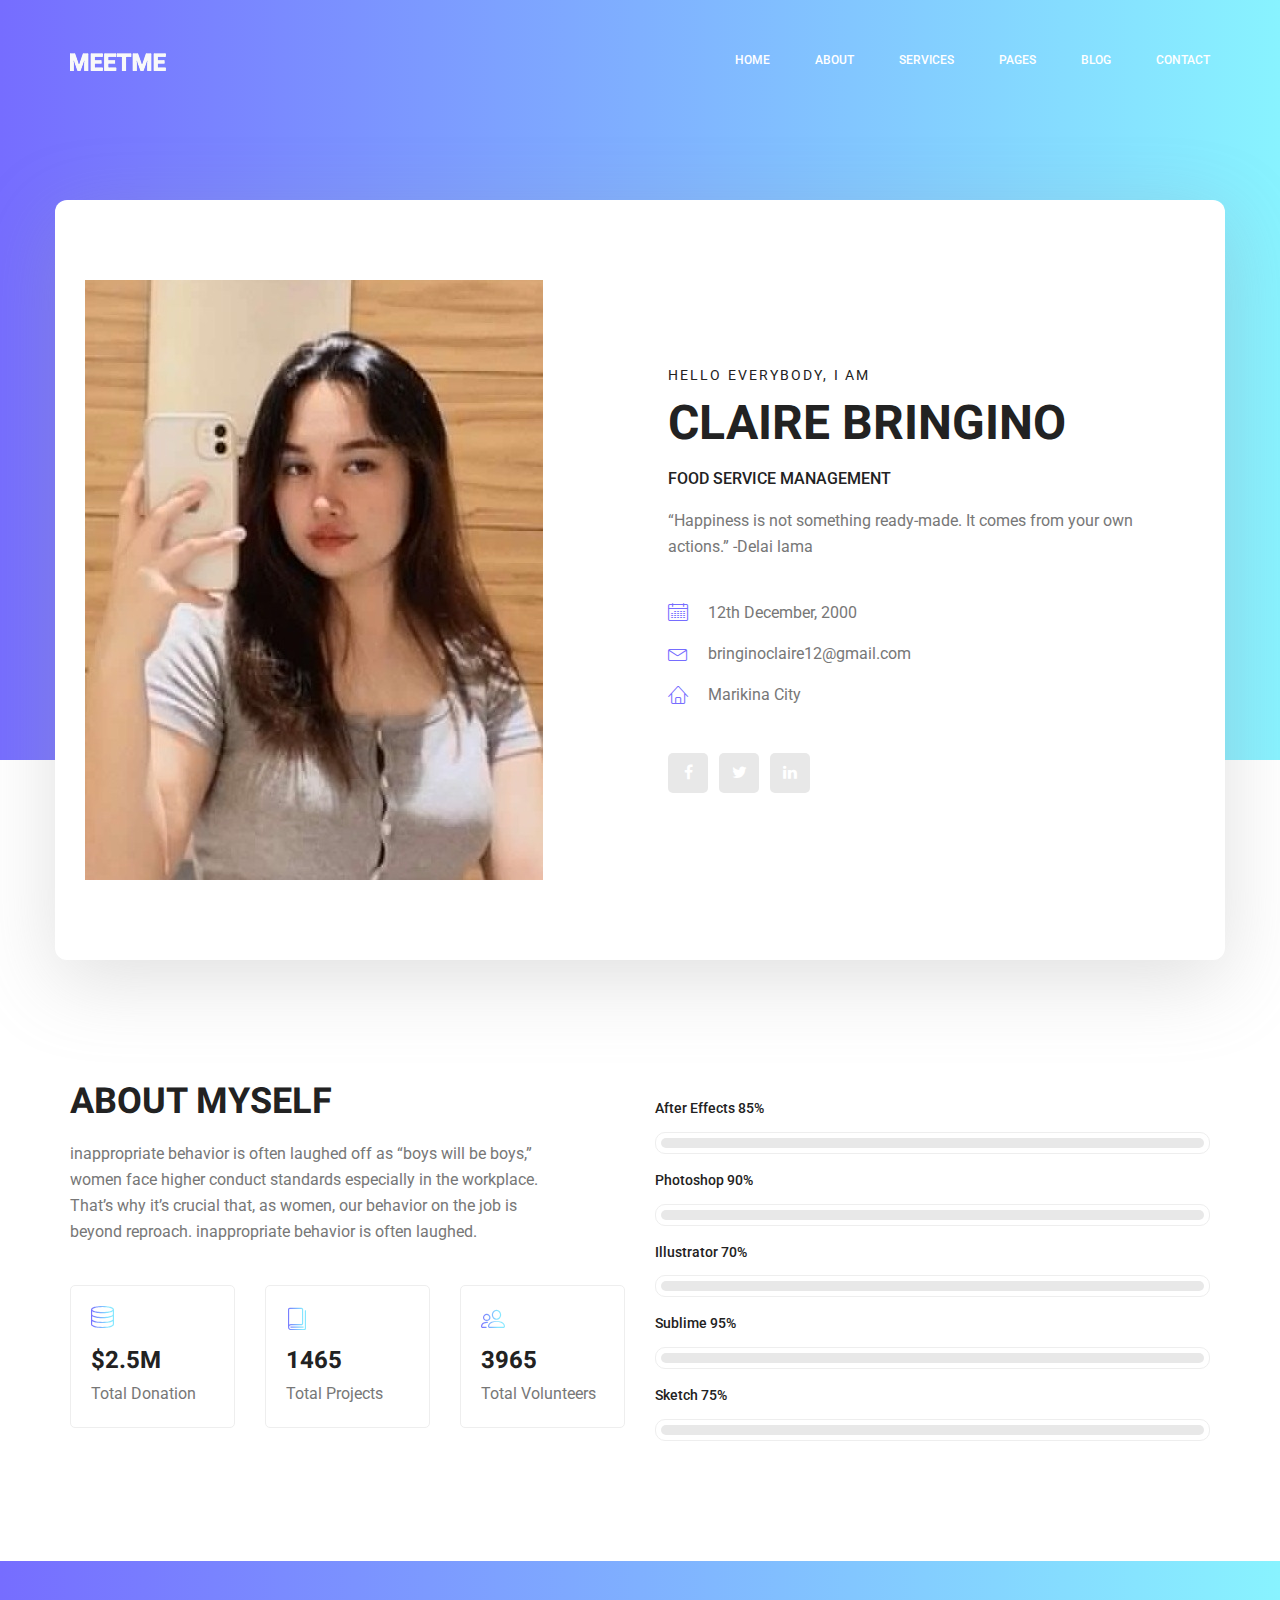
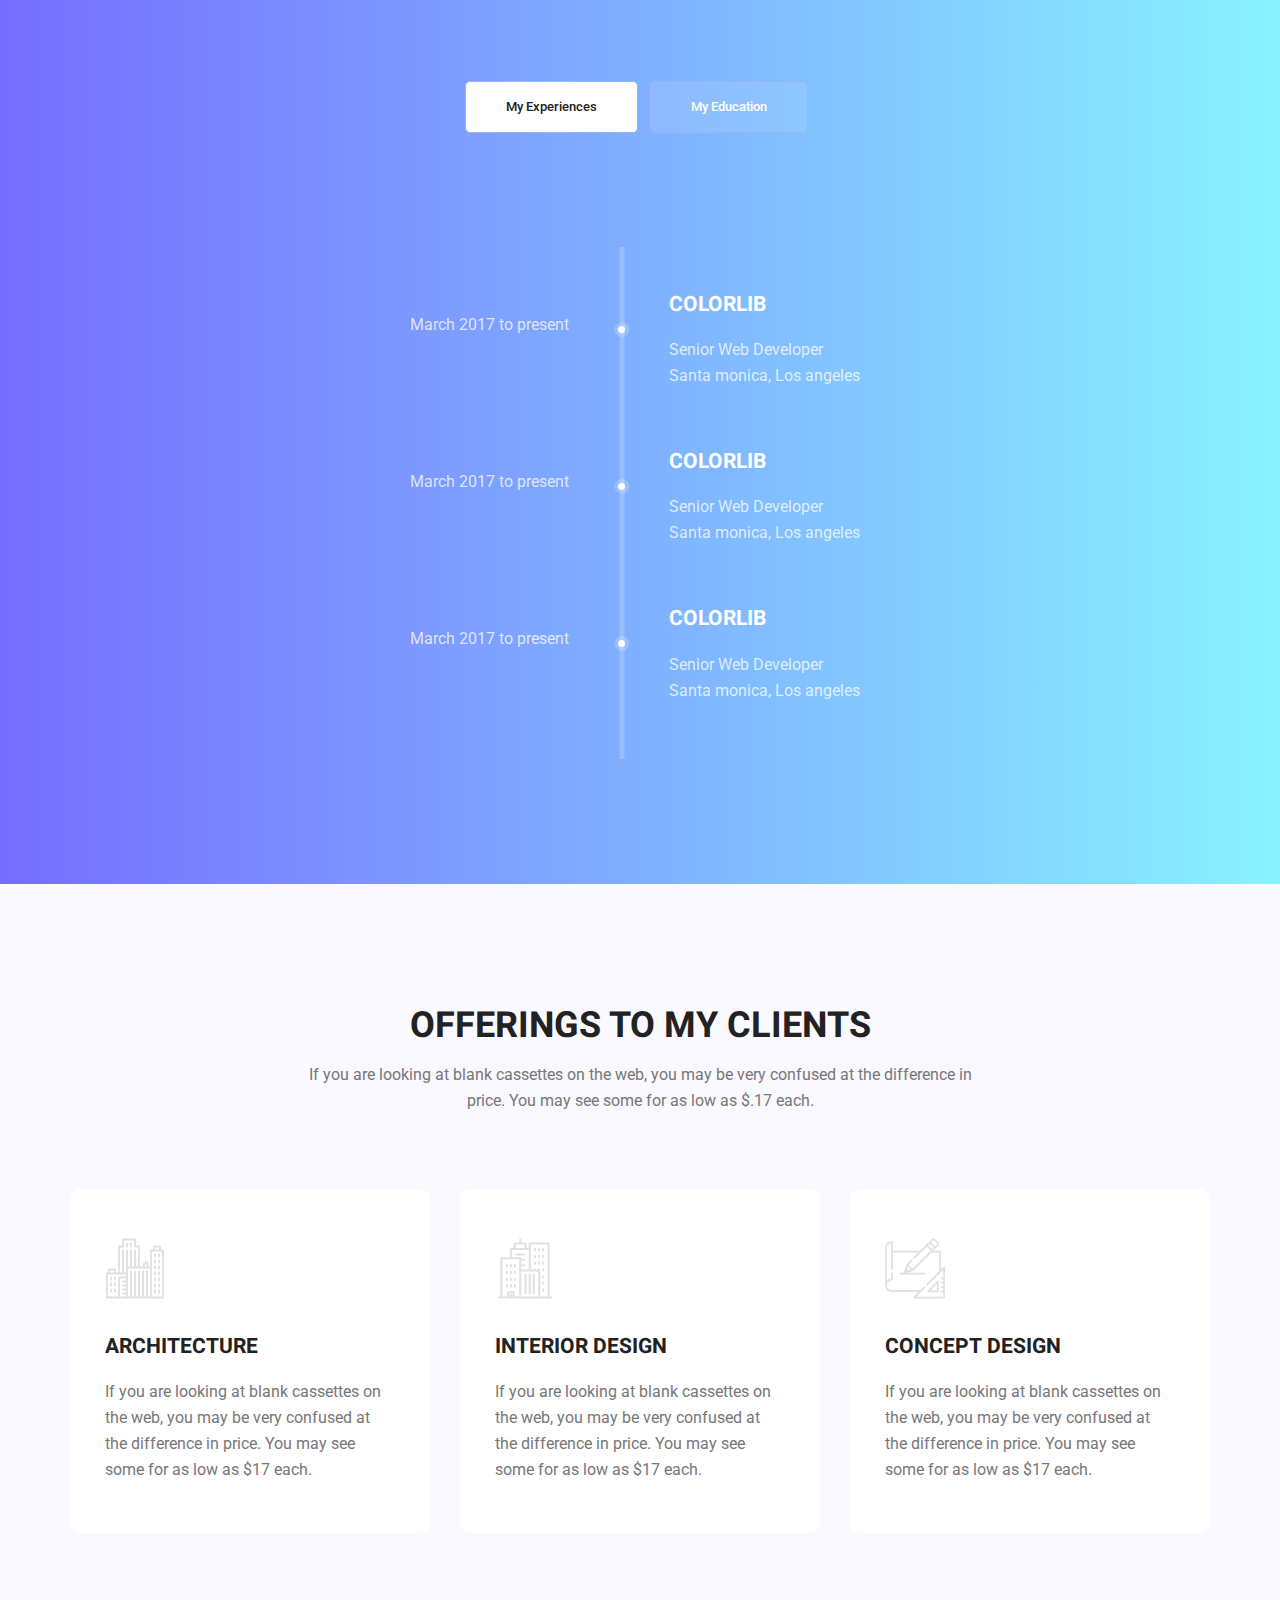
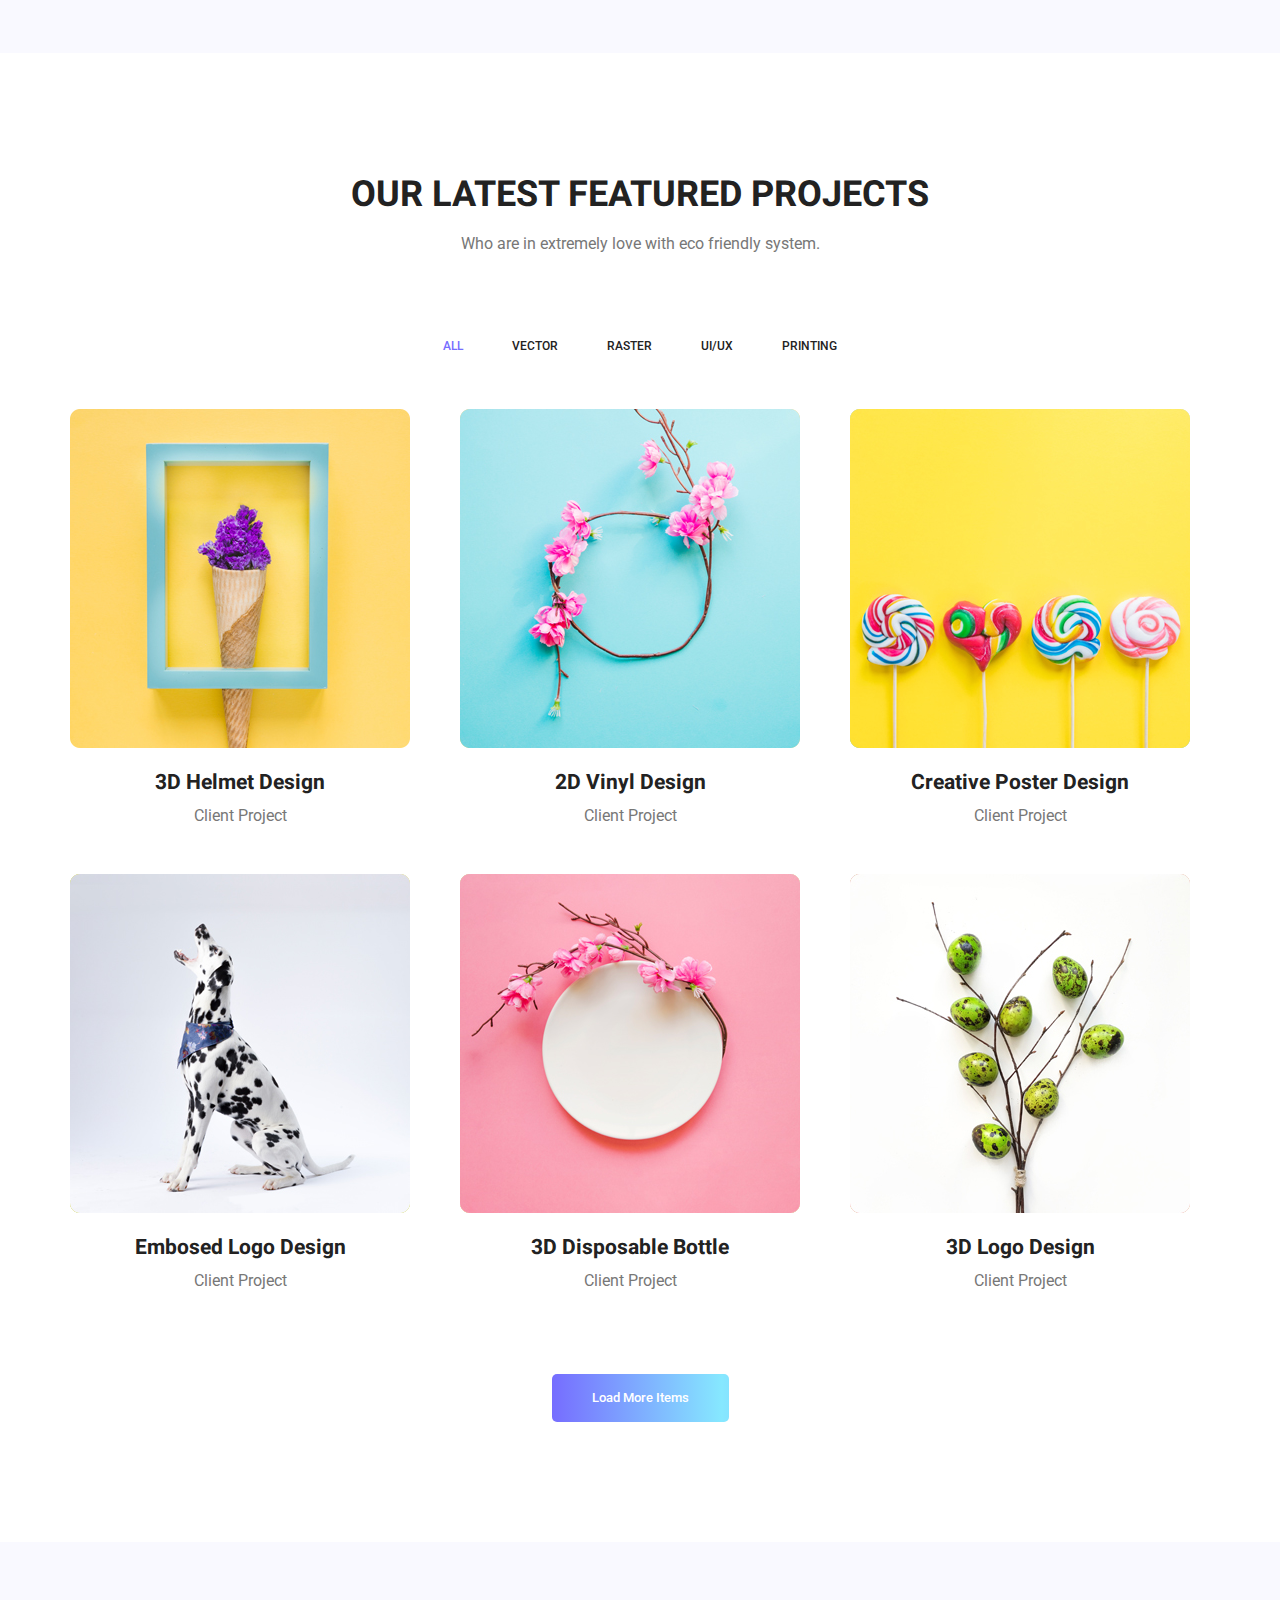
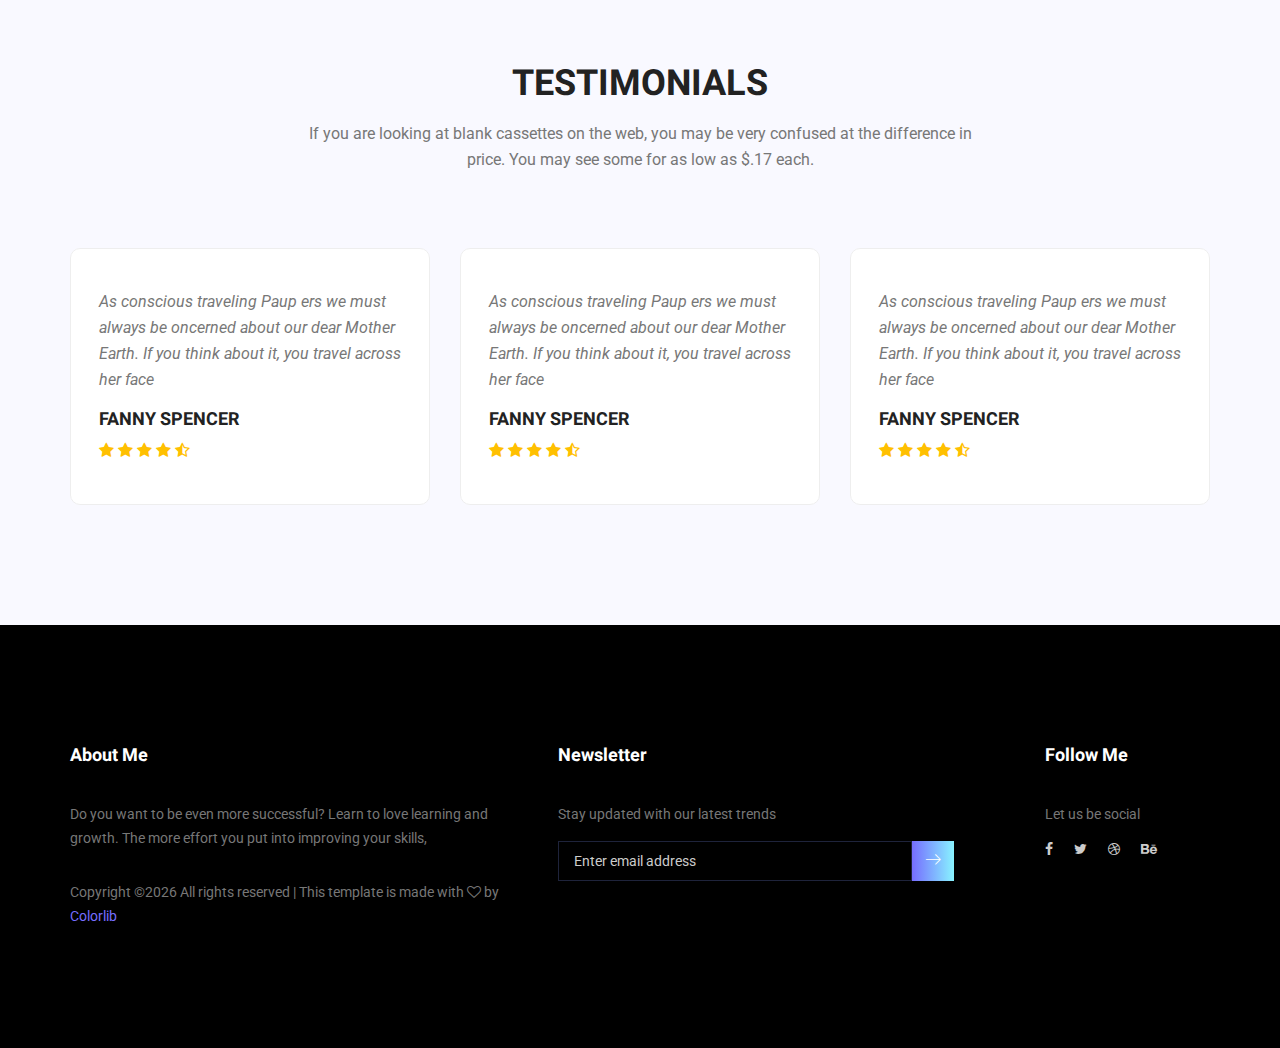
==== index.html @ bdbe5d02 "initial commit" ====
<!doctype html>
<html lang="en">
    <head>
        <!-- Required meta tags -->
        <meta charset="utf-8">
        <meta name="viewport" content="width=device-width, initial-scale=1, shrink-to-fit=no">
        <link rel="icon" href="img/favicon.png" type="image/png">
        <title>Claire Bringino</title>
        <!-- Bootstrap CSS -->
        <link rel="stylesheet" href="css/bootstrap.css">
        <link rel="stylesheet" href="vendors/linericon/style.css">
        <link rel="stylesheet" href="css/font-awesome.min.css">
        <link rel="stylesheet" href="vendors/owl-carousel/owl.carousel.min.css">
        <link rel="stylesheet" href="vendors/lightbox/simpleLightbox.css">
        <link rel="stylesheet" href="vendors/nice-select/css/nice-select.css">
        <link rel="stylesheet" href="vendors/animate-css/animate.css">
        <link rel="stylesheet" href="vendors/popup/magnific-popup.css">
        <link rel="stylesheet" href="vendors/flaticon/flaticon.css">
        <!-- main css -->
        <link rel="stylesheet" href="css/style.css">
        <link rel="stylesheet" href="css/responsive.css">
    </head>
    <body>
        
        <!--================Header Menu Area =================-->
        <header class="header_area">
            <div class="main_menu">
            	<nav class="navbar navbar-expand-lg navbar-light">
					<div class="container box_1620">
						<!-- Brand and toggle get grouped for better mobile display -->
						<a class="navbar-brand logo_h" href="index.html"><img src="img/logo.png" alt=""></a>
						<button class="navbar-toggler" type="button" data-toggle="collapse" data-target="#navbarSupportedContent" aria-controls="navbarSupportedContent" aria-expanded="false" aria-label="Toggle navigation">
							<span class="icon-bar"></span>
							<span class="icon-bar"></span>
							<span class="icon-bar"></span>
						</button>
						<!-- Collect the nav links, forms, and other content for toggling -->
						<div class="collapse navbar-collapse offset" id="navbarSupportedContent">
							<ul class="nav navbar-nav menu_nav ml-auto">
								<li class="nav-item active"><a class="nav-link" href="index.html">Home</a></li> 
								<li class="nav-item"><a class="nav-link" href="about-us.html">About</a></li> 
								<li class="nav-item"><a class="nav-link" href="services.html">Services</a></li> 
								<li class="nav-item submenu dropdown">
									<a href="#" class="nav-link dropdown-toggle" data-toggle="dropdown" role="button" aria-haspopup="true" aria-expanded="false">Pages</a>
									<ul class="dropdown-menu">
										<li class="nav-item"><a class="nav-link" href="portfolio.html">Portfolio</a></li>
										<li class="nav-item"><a class="nav-link" href="elements.html">Elements</a></li>
									</ul>
								</li> 
								<li class="nav-item submenu dropdown">
									<a href="#" class="nav-link dropdown-toggle" data-toggle="dropdown" role="button" aria-haspopup="true" aria-expanded="false">Blog</a>
									<ul class="dropdown-menu">
										<li class="nav-item"><a class="nav-link" href="blog.html">Blog</a></li>
										<li class="nav-item"><a class="nav-link" href="single-blog.html">Blog Details</a></li>
									</ul>
								</li> 
								<li class="nav-item"><a class="nav-link" href="contact.html">Contact</a></li>
							</ul>
						</div> 
					</div>
            	</nav>
            </div>
        </header>
        <!--================Header Menu Area =================-->
        
        <!--================Home Banner Area =================-->
        <section class="home_banner_area">
           	<div class="container box_1620">
           		<div class="banner_inner d-flex align-items-center">
					<div class="banner_content">
						<div class="media">
							<div class="d-flex">
								<img src="img/me2.jpg" alt="">
							</div>
							<div class="media-body">
								<div class="personal_text">
									<h6>Hello Everybody, i am</h6>
									<h3>Claire Bringino</h3>
									<h4>Food Service Management</h4>
									<p>
										“Happiness is not something ready-made. It comes from your own actions.” -Delai lama
									</p>
									<ul class="list basic_info">
										<li><a href="#"><i class="lnr lnr-calendar-full"></i> 12th December, 2000</a></li>
										<li><a href="#"><i class="lnr lnr-envelope"></i>bringinoclaire12@gmail.com</a></li>
										<li><a href="#"><i class="lnr lnr-home"></i> Marikina City</a></li>
									</ul>
									<ul class="list personal_social">
										<li><a href="https://www.facebook.com/claire.nierves.3"><i class="fa fa-facebook"></i></a></li>
										<li><a href="#"><i class="fa fa-twitter"></i></a></li>
										<li><a href="#"><i class="fa fa-linkedin"></i></a></li>
									</ul>
								</div>
							</div>
						</div>
					</div>
				</div>
            </div>
        </section>
        <!--================End Home Banner Area =================-->
        
        <!--================Welcome Area =================-->
        <section class="welcome_area p_120">
        	<div class="container">
        		<div class="row welcome_inner">
        			<div class="col-lg-6">
        				<div class="welcome_text">
        					<h4>About Myself</h4>
        					<p>inappropriate behavior is often laughed off as “boys will be boys,” women face higher conduct standards especially in the workplace. That’s why it’s crucial that, as women, our behavior on the job is beyond reproach. inappropriate behavior is often laughed.</p>
        					<div class="row">
        						<div class="col-md-4">
        							<div class="wel_item">
        								<i class="lnr lnr-database"></i>
        								<h4>$2.5M</h4>
        								<p>Total Donation</p>
        							</div>
        						</div>
        						<div class="col-md-4">
        							<div class="wel_item">
        								<i class="lnr lnr-book"></i>
        								<h4>1465</h4>
        								<p>Total Projects</p>
        							</div>
        						</div>
        						<div class="col-md-4">
        							<div class="wel_item">
        								<i class="lnr lnr-users"></i>
        								<h4>3965</h4>
        								<p>Total Volunteers</p>
        							</div>
        						</div>
        					</div>
        				</div>
        			</div>
        			<div class="col-lg-6">
        				<div class="tools_expert">
        					<div class="skill_main">
								<div class="skill_item">
									<h4>After Effects <span class="counter">85</span>%</h4>
									<div class="progress_br">
										<div class="progress">
											<div class="progress-bar" role="progressbar" aria-valuenow="85" aria-valuemin="0" aria-valuemax="100"></div>
										</div>
									</div>
								</div>
								<div class="skill_item">
									<h4>Photoshop <span class="counter">90</span>%</h4>
									<div class="progress_br">
										<div class="progress">
											<div class="progress-bar" role="progressbar" aria-valuenow="90" aria-valuemin="0" aria-valuemax="100"></div>
										</div>
									</div>
								</div>
								<div class="skill_item">
									<h4>Illustrator <span class="counter">70</span>%</h4>
									<div class="progress_br">
										<div class="progress">
											<div class="progress-bar" role="progressbar" aria-valuenow="70" aria-valuemin="0" aria-valuemax="100"></div>
										</div>
									</div>
								</div>
								<div class="skill_item">
									<h4>Sublime <span class="counter">95</span>%</h4>
									<div class="progress_br">
										<div class="progress">
											<div class="progress-bar" role="progressbar" aria-valuenow="95" aria-valuemin="0" aria-valuemax="100"></div>
										</div>
									</div>
								</div>
								<div class="skill_item">
									<h4>Sketch <span class="counter">75</span>%</h4>
									<div class="progress_br">
										<div class="progress">
											<div class="progress-bar" role="progressbar" aria-valuenow="75" aria-valuemin="0" aria-valuemax="100"></div>
										</div>
									</div>
								</div>
							</div>
        				</div>
        			</div>
        		</div>
        	</div>
        </section>
        <!--================End Welcome Area =================-->
        
        <!--================My Tabs Area =================-->
        <section class="mytabs_area p_120">
        	<div class="container">
        		<div class="tabs_inner">
					<ul class="nav nav-tabs" id="myTab" role="tablist">
						<li class="nav-item">
							<a class="nav-link active" id="home-tab" data-toggle="tab" href="#home" role="tab" aria-controls="home" aria-selected="true">My Experiences</a>
						</li>
						<li class="nav-item">
							<a class="nav-link" id="profile-tab" data-toggle="tab" href="#profile" role="tab" aria-controls="profile" aria-selected="false">My Education</a>
						</li>
					</ul>
					<div class="tab-content" id="myTabContent">
						<div class="tab-pane fade show active" id="home" role="tabpanel" aria-labelledby="home-tab">
							<ul class="list">
								<li>
									<span></span>
									<div class="media">
										<div class="d-flex">
											<p>March 2017 to present</p>
										</div>
										<div class="media-body">
											<h4>Colorlib</h4>
											<p>Senior Web Developer <br />Santa monica, Los angeles</p>
										</div>
									</div>
								</li>
								<li>
									<span></span>
									<div class="media">
										<div class="d-flex">
											<p>March 2017 to present</p>
										</div>
										<div class="media-body">
											<h4>Colorlib</h4>
											<p>Senior Web Developer <br />Santa monica, Los angeles</p>
										</div>
									</div>
								</li>
								<li>
								<span></span>
									<div class="media">
										<div class="d-flex">
											<p>March 2017 to present</p>
										</div>
										<div class="media-body">
											<h4>Colorlib</h4>
											<p>Senior Web Developer <br />Santa monica, Los angeles</p>
										</div>
									</div>
								</li>
							</ul>
						</div>
						<div class="tab-pane fade" id="profile" role="tabpanel" aria-labelledby="profile-tab">
							<ul class="list">
								<li>
									<span></span>
									<div class="media">
										<div class="d-flex">
											<p>March 2017 to present</p>
										</div>
										<div class="media-body">
											<h4>Colorlib</h4>
											<p>Senior Web Developer <br />Santa monica, Los angeles</p>
										</div>
									</div>
								</li>
								<li>
									<span></span>
									<div class="media">
										<div class="d-flex">
											<p>March 2017 to present</p>
										</div>
										<div class="media-body">
											<h4>Colorlib</h4>
											<p>Senior Web Developer <br />Santa monica, Los angeles</p>
										</div>
									</div>
								</li>
								<li>
								<span></span>
									<div class="media">
										<div class="d-flex">
											<p>March 2017 to present</p>
										</div>
										<div class="media-body">
											<h4>Colorlib</h4>
											<p>Senior Web Developer <br />Santa monica, Los angeles</p>
										</div>
									</div>
								</li>
							</ul>
						</div>
					</div>
        		</div>
        	</div>
        </section>
        <!--================End My Tabs Area =================-->
        
        <!--================Feature Area =================-->
        <section class="feature_area p_120">
        	<div class="container">
        		<div class="main_title">
        			<h2>offerings to my clients</h2>
        			<p>If you are looking at blank cassettes on the web, you may be very confused at the difference in price. You may see some for as low as $.17 each.</p>
        		</div>
        		<div class="feature_inner row">
        			<div class="col-lg-4 col-md-6">
        				<div class="feature_item">
        					<i class="flaticon-city"></i>
        					<h4>Architecture</h4>
        					<p>If you are looking at blank cassettes on the web, you may be very confused at the difference in price. You may see some for as low as $17 each.</p>
        				</div>
        			</div>
        			<div class="col-lg-4 col-md-6">
        				<div class="feature_item">
        					<i class="flaticon-skyline"></i>
        					<h4>Interior Design</h4>
        					<p>If you are looking at blank cassettes on the web, you may be very confused at the difference in price. You may see some for as low as $17 each.</p>
        				</div>
        			</div>
        			<div class="col-lg-4 col-md-6">
        				<div class="feature_item">
        					<i class="flaticon-sketch"></i>
        					<h4>Concept Design</h4>
        					<p>If you are looking at blank cassettes on the web, you may be very confused at the difference in price. You may see some for as low as $17 each.</p>
        				</div>
        			</div>
        		</div>
        	</div>
        </section>
        <!--================End Feature Area =================-->
        
        <!--================Home Gallery Area =================-->
        <section class="home_gallery_area p_120">
        	<div class="container">
        		<div class="main_title">
        			<h2>Our Latest Featured Projects</h2>
        			<p>Who are in extremely love with eco friendly system.</p>
        		</div>
        		<div class="isotope_fillter">
        			<ul class="gallery_filter list">
						<li class="active" data-filter="*"><a href="#">All</a></li>
						<li data-filter=".brand"><a href="#">Vector</a></li>
						<li data-filter=".manipul"><a href="#">Raster</a></li>
						<li data-filter=".creative"><a href="#">UI/UX</a></li>
						<li data-filter=".design"><a href="#">Printing</a></li>
					</ul>
        		</div>
        	</div>
        	<div class="container">
        		<div class="gallery_f_inner row imageGallery1">
        			<div class="col-lg-4 col-md-4 col-sm-6 brand manipul design print">
        				<div class="h_gallery_item">
        					<div class="g_img_item">
        						<img class="img-fluid" src="img/gallery/project-1.jpg" alt="">
        						<a class="light" href="img/gallery/project-1.jpg"><img src="img/gallery/icon.png" alt=""></a>
        					</div>
        					<div class="g_item_text">
        						<h4>3D Helmet Design</h4>
        						<p>Client Project</p>
        					</div>
        				</div>
        			</div>
        			<div class="col-lg-4 col-md-4 col-sm-6 brand manipul creative">
        				<div class="h_gallery_item">
        					<div class="g_img_item">
        						<img class="img-fluid" src="img/gallery/project-2.jpg" alt="">
        						<a class="light" href="img/gallery/project-2.jpg"><img src="img/gallery/icon.png" alt=""></a>
        					</div>
        					<div class="g_item_text">
        						<h4>2D Vinyl Design</h4>
        						<p>Client Project</p>
        					</div>
        				</div>
        			</div>
        			<div class="col-lg-4 col-md-4 col-sm-6 manipul creative design print">
        				<div class="h_gallery_item">
        					<div class="g_img_item">
        						<img class="img-fluid" src="img/gallery/project-3.jpg" alt="">
        						<a class="light" href="img/gallery/project-3.jpg"><img src="img/gallery/icon.png" alt=""></a>
        					</div>
        					<div class="g_item_text">
        						<h4>Creative Poster Design</h4>
        						<p>Client Project</p>
        					</div>
        				</div>
        			</div>
        			<div class="col-lg-4 col-md-4 col-sm-6 brand creative print">
        				<div class="h_gallery_item">
        					<div class="g_img_item">
        						<img class="img-fluid" src="img/gallery/project-4.jpg" alt="">
        						<a class="light" href="img/gallery/project-4.jpg"><img src="img/gallery/icon.png" alt=""></a>
        					</div>
        					<div class="g_item_text">
        						<h4>Embosed Logo Design</h4>
        						<p>Client Project</p>
        					</div>
        				</div>
        			</div>
        			<div class="col-lg-4 col-md-4 col-sm-6 brand manipul design">
        				<div class="h_gallery_item">
        					<div class="g_img_item">
        						<img class="img-fluid" src="img/gallery/project-5.jpg" alt="">
        						<a class="light" href="img/gallery/project-5.jpg"><img src="img/gallery/icon.png" alt=""></a>
        					</div>
        					<div class="g_item_text">
        						<h4>3D Disposable Bottle</h4>
        						<p>Client Project</p>
        					</div>
        				</div>
        			</div>
        			<div class="col-lg-4 col-md-4 col-sm-6 brand creative">
        				<div class="h_gallery_item">
        					<div class="g_img_item">
        						<img class="img-fluid" src="img/gallery/project-6.jpg" alt="">
        						<a class="light" href="img/gallery/project-6.jpg"><img src="img/gallery/icon.png" alt=""></a>
        					</div>
        					<div class="g_item_text">
        						<h4>3D Logo Design</h4>
        						<p>Client Project</p>
        					</div>
        				</div>
        			</div>
        		</div>
        		<div class="more_btn">
        			<a class="main_btn" href="#">Load More Items</a>
        		</div>
        	</div>
        </section>
        <!--================End Home Gallery Area =================-->
        
        <!--================Testimonials Area =================-->
        <section class="testimonials_area p_120">
        	<div class="container">
        		<div class="main_title">
        			<h2>Testimonials</h2>
        			<p>If you are looking at blank cassettes on the web, you may be very confused at the difference in price. You may see some for as low as $.17 each.</p>
        		</div>
        		<div class="testi_inner">
					<div class="testi_slider owl-carousel">
						<div class="item">
							<div class="testi_item">
								<p>As conscious traveling Paup ers we must always be oncerned about our dear Mother Earth. If you think about it, you travel across her face</p>
								<h4>Fanny Spencer</h4>
								<a href="#"><i class="fa fa-star"></i></a>
								<a href="#"><i class="fa fa-star"></i></a>
								<a href="#"><i class="fa fa-star"></i></a>
								<a href="#"><i class="fa fa-star"></i></a>
								<a href="#"><i class="fa fa-star-half-o"></i></a>
							</div>
						</div>
						<div class="item">
							<div class="testi_item">
								<p>As conscious traveling Paup ers we must always be oncerned about our dear Mother Earth. If you think about it, you travel across her face</p>
								<h4>Fanny Spencer</h4>
								<a href="#"><i class="fa fa-star"></i></a>
								<a href="#"><i class="fa fa-star"></i></a>
								<a href="#"><i class="fa fa-star"></i></a>
								<a href="#"><i class="fa fa-star"></i></a>
								<a href="#"><i class="fa fa-star-half-o"></i></a>
							</div>
						</div>
						<div class="item">
							<div class="testi_item">
								<p>As conscious traveling Paup ers we must always be oncerned about our dear Mother Earth. If you think about it, you travel across her face</p>
								<h4>Fanny Spencer</h4>
								<a href="#"><i class="fa fa-star"></i></a>
								<a href="#"><i class="fa fa-star"></i></a>
								<a href="#"><i class="fa fa-star"></i></a>
								<a href="#"><i class="fa fa-star"></i></a>
								<a href="#"><i class="fa fa-star-half-o"></i></a>
							</div>
						</div>
					</div>
        		</div>
        	</div>
        </section>
        <!--================End Testimonials Area =================-->
        
        <!--================Footer Area =================-->
        <footer class="footer_area p_120">
        	<div class="container">
        		<div class="row footer_inner">
        			<div class="col-lg-5 col-sm-6">
        				<aside class="f_widget ab_widget">
        					<div class="f_title">
        						<h3>About Me</h3>
        					</div>
        					<p>Do you want to be even more successful? Learn to love learning and growth. The more effort you put into improving your skills,</p>
        					<p><!-- Link back to Colorlib can't be removed. Template is licensed under CC BY 3.0. -->
Copyright &copy;<script>document.write(new Date().getFullYear());</script> All rights reserved | This template is made with <i class="fa fa-heart-o" aria-hidden="true"></i> by <a href="https://colorlib.com" target="_blank">Colorlib</a>
<!-- Link back to Colorlib can't be removed. Template is licensed under CC BY 3.0. --></p>
        				</aside>
        			</div>
        			<div class="col-lg-5 col-sm-6">
        				<aside class="f_widget news_widget">
        					<div class="f_title">
        						<h3>Newsletter</h3>
        					</div>
        					<p>Stay updated with our latest trends</p>
        					<div id="mc_embed_signup">
                                <form target="_blank" action="https://spondonit.us12.list-manage.com/subscribe/post?u=1462626880ade1ac87bd9c93a&amp;id=92a4423d01" method="get" class="subscribe_form relative">
                                	<div class="input-group d-flex flex-row">
                                        <input name="EMAIL" placeholder="Enter email address" onfocus="this.placeholder = ''" onblur="this.placeholder = 'Email Address '" required="" type="email">
                                        <button class="btn sub-btn"><span class="lnr lnr-arrow-right"></span></button>		
                                    </div>				
                                    <div class="mt-10 info"></div>
                                </form>
                            </div>
        				</aside>
        			</div>
        			<div class="col-lg-2">
        				<aside class="f_widget social_widget">
        					<div class="f_title">
        						<h3>Follow Me</h3>
        					</div>
        					<p>Let us be social</p>
        					<ul class="list">
        						<li><a href="#"><i class="fa fa-facebook"></i></a></li>
        						<li><a href="#"><i class="fa fa-twitter"></i></a></li>
        						<li><a href="#"><i class="fa fa-dribbble"></i></a></li>
        						<li><a href="#"><i class="fa fa-behance"></i></a></li>
        					</ul>
        				</aside>
        			</div>
        		</div>
        	</div>
        </footer>
        <!--================End Footer Area =================-->
        
        
        
        
        
        
        <!-- Optional JavaScript -->
        <!-- jQuery first, then Popper.js, then Bootstrap JS -->
        <script src="js/jquery-3.3.1.min.js"></script>
        <script src="js/popper.js"></script>
        <script src="js/bootstrap.min.js"></script>
        <script src="js/stellar.js"></script>
        <script src="vendors/lightbox/simpleLightbox.min.js"></script>
        <script src="vendors/nice-select/js/jquery.nice-select.min.js"></script>
        <script src="vendors/isotope/imagesloaded.pkgd.min.js"></script>
        <script src="vendors/isotope/isotope.pkgd.min.js"></script>
        <script src="vendors/owl-carousel/owl.carousel.min.js"></script>
        <script src="vendors/popup/jquery.magnific-popup.min.js"></script>
        <script src="js/jquery.ajaxchimp.min.js"></script>
        <script src="vendors/counter-up/jquery.waypoints.min.js"></script>
        <script src="vendors/counter-up/jquery.counterup.min.js"></script>
        <script src="js/mail-script.js"></script>
        <script src="js/theme.js"></script>
    </body>
</html>
---- vendors/linericon/style.css ----
@font-face {
	font-family: 'Linearicons-Free';
	src:url('fonts/Linearicons-Free.eot?w118d');
	src:url('fonts/Linearicons-Free.eot?#iefixw118d') format('embedded-opentype'),
		url('fonts/Linearicons-Free.woff2?w118d') format('woff2'),
		url('fonts/Linearicons-Free.woff?w118d') format('woff'),
		url('fonts/Linearicons-Free.ttf?w118d') format('truetype'),
		url('fonts/Linearicons-Free.svg?w118d#Linearicons-Free') format('svg');
	font-weight: normal;
	font-style: normal;
}

.lnr {
	font-family: 'Linearicons-Free';
	speak: none;
	font-style: normal;
	font-weight: normal;
	font-variant: normal;
	text-transform: none;
	line-height: 1;

	/* Better Font Rendering =========== */
	-webkit-font-smoothing: antialiased;
	-moz-osx-font-smoothing: grayscale;
}

.lnr-home:before {
	content: "\e800";
}
.lnr-apartment:before {
	content: "\e801";
}
.lnr-pencil:before {
	content: "\e802";
}
.lnr-magic-wand:before {
	content: "\e803";
}
.lnr-drop:before {
	content: "\e804";
}
.lnr-lighter:before {
	content: "\e805";
}
.lnr-poop:before {
	content: "\e806";
}
.lnr-sun:before {
	content: "\e807";
}
.lnr-moon:before {
	content: "\e808";
}
.lnr-cloud:before {
	content: "\e809";
}
.lnr-cloud-upload:before {
	content: "\e80a";
}
.lnr-cloud-download:before {
	content: "\e80b";
}
.lnr-cloud-sync:before {
	content: "\e80c";
}
.lnr-cloud-check:before {
	content: "\e80d";
}
.lnr-database:before {
	content: "\e80e";
}
.lnr-lock:before {
	content: "\e80f";
}
.lnr-cog:before {
	content: "\e810";
}
.lnr-trash:before {
	content: "\e811";
}
.lnr-dice:before {
	content: "\e812";
}
.lnr-heart:before {
	content: "\e813";
}
.lnr-star:before {
	content: "\e814";
}
.lnr-star-half:before {
	content: "\e815";
}
.lnr-star-empty:before {
	content: "\e816";
}
.lnr-flag:before {
	content: "\e817";
}
.lnr-envelope:before {
	content: "\e818";
}
.lnr-paperclip:before {
	content: "\e819";
}
.lnr-inbox:before {
	content: "\e81a";
}
.lnr-eye:before {
	content: "\e81b";
}
.lnr-printer:before {
	content: "\e81c";
}
.lnr-file-empty:before {
	content: "\e81d";
}
.lnr-file-add:before {
	content: "\e81e";
}
.lnr-enter:before {
	content: "\e81f";
}
.lnr-exit:before {
	content: "\e820";
}
.lnr-graduation-hat:before {
	content: "\e821";
}
.lnr-license:before {
	content: "\e822";
}
.lnr-music-note:before {
	content: "\e823";
}
.lnr-film-play:before {
	content: "\e824";
}
.lnr-camera-video:before {
	content: "\e825";
}
.lnr-camera:before {
	content: "\e826";
}
.lnr-picture:before {
	content: "\e827";
}
.lnr-book:before {
	content: "\e828";
}
.lnr-bookmark:before {
	content: "\e829";
}
.lnr-user:before {
	content: "\e82a";
}
.lnr-users:before {
	content: "\e82b";
}
.lnr-shirt:before {
	content: "\e82c";
}
.lnr-store:before {
	content: "\e82d";
}
.lnr-cart:before {
	content: "\e82e";
}
.lnr-tag:before {
	content: "\e82f";
}
.lnr-phone-handset:before {
	content: "\e830";
}
.lnr-phone:before {
	content: "\e831";
}
.lnr-pushpin:before {
	content: "\e832";
}
.lnr-map-marker:before {
	content: "\e833";
}
.lnr-map:before {
	content: "\e834";
}
.lnr-location:before {
	content: "\e835";
}
.lnr-calendar-full:before {
	content: "\e836";
}
.lnr-keyboard:before {
	content: "\e837";
}
.lnr-spell-check:before {
	content: "\e838";
}
.lnr-screen:before {
	content: "\e839";
}
.lnr-smartphone:before {
	content: "\e83a";
}
.lnr-tablet:before {
	content: "\e83b";
}
.lnr-laptop:before {
	content: "\e83c";
}
.lnr-laptop-phone:before {
	content: "\e83d";
}
.lnr-power-switch:before {
	content: "\e83e";
}
.lnr-bubble:before {
	content: "\e83f";
}
.lnr-heart-pulse:before {
	content: "\e840";
}
.lnr-construction:before {
	content: "\e841";
}
.lnr-pie-chart:before {
	content: "\e842";
}
.lnr-chart-bars:before {
	content: "\e843";
}
.lnr-gift:before {
	content: "\e844";
}
.lnr-diamond:before {
	content: "\e845";
}
.lnr-linearicons:before {
	content: "\e846";
}
.lnr-dinner:before {
	content: "\e847";
}
.lnr-coffee-cup:before {
	content: "\e848";
}
.lnr-leaf:before {
	content: "\e849";
}
.lnr-paw:before {
	content: "\e84a";
}
.lnr-rocket:before {
	content: "\e84b";
}
.lnr-briefcase:before {
	content: "\e84c";
}
.lnr-bus:before {
	content: "\e84d";
}
.lnr-car:before {
	content: "\e84e";
}
.lnr-train:before {
	content: "\e84f";
}
.lnr-bicycle:before {
	content: "\e850";
}
.lnr-wheelchair:before {
	content: "\e851";
}
.lnr-select:before {
	content: "\e852";
}
.lnr-earth:before {
	content: "\e853";
}
.lnr-smile:before {
	content: "\e854";
}
.lnr-sad:before {
	content: "\e855";
}
.lnr-neutral:before {
	content: "\e856";
}
.lnr-mustache:before {
	content: "\e857";
}
.lnr-alarm:before {
	content: "\e858";
}
.lnr-bullhorn:before {
	content: "\e859";
}
.lnr-volume-high:before {
	content: "\e85a";
}
.lnr-volume-medium:before {
	content: "\e85b";
}
.lnr-volume-low:before {
	content: "\e85c";
}
.lnr-volume:before {
	content: "\e85d";
}
.lnr-mic:before {
	content: "\e85e";
}
.lnr-hourglass:before {
	content: "\e85f";
}
.lnr-undo:before {
	content: "\e860";
}
.lnr-redo:before {
	content: "\e861";
}
.lnr-sync:before {
	content: "\e862";
}
.lnr-history:before {
	content: "\e863";
}
.lnr-clock:before {
	content: "\e864";
}
.lnr-download:before {
	content: "\e865";
}
.lnr-upload:before {
	content: "\e866";
}
.lnr-enter-down:before {
	content: "\e867";
}
.lnr-exit-up:before {
	content: "\e868";
}
.lnr-bug:before {
	content: "\e869";
}
.lnr-code:before {
	content: "\e86a";
}
.lnr-link:before {
	content: "\e86b";
}
.lnr-unlink:before {
	content: "\e86c";
}
.lnr-thumbs-up:before {
	content: "\e86d";
}
.lnr-thumbs-down:before {
	content: "\e86e";
}
.lnr-magnifier:before {
	content: "\e86f";
}
.lnr-cross:before {
	content: "\e870";
}
.lnr-menu:before {
	content: "\e871";
}
.lnr-list:before {
	content: "\e872";
}
.lnr-chevron-up:before {
	content: "\e873";
}
.lnr-chevron-down:before {
	content: "\e874";
}
.lnr-chevron-left:before {
	content: "\e875";
}
.lnr-chevron-right:before {
	content: "\e876";
}
.lnr-arrow-up:before {
	content: "\e877";
}
.lnr-arrow-down:before {
	content: "\e878";
}
.lnr-arrow-left:before {
	content: "\e879";
}
.lnr-arrow-right:before {
	content: "\e87a";
}
.lnr-move:before {
	content: "\e87b";
}
.lnr-warning:before {
	content: "\e87c";
}
.lnr-question-circle:before {
	content: "\e87d";
}
.lnr-menu-circle:before {
	content: "\e87e";
}
.lnr-checkmark-circle:before {
	content: "\e87f";
}
.lnr-cross-circle:before {
	content: "\e880";
}
.lnr-plus-circle:before {
	content: "\e881";
}
.lnr-circle-minus:before {
	content: "\e882";
}
.lnr-arrow-up-circle:before {
	content: "\e883";
}
.lnr-arrow-down-circle:before {
	content: "\e884";
}
.lnr-arrow-left-circle:before {
	content: "\e885";
}
.lnr-arrow-right-circle:before {
	content: "\e886";
}
.lnr-chevron-up-circle:before {
	content: "\e887";
}
.lnr-chevron-down-circle:before {
	content: "\e888";
}
.lnr-chevron-left-circle:before {
	content: "\e889";
}
.lnr-chevron-right-circle:before {
	content: "\e88a";
}
.lnr-crop:before {
	content: "\e88b";
}
.lnr-frame-expand:before {
	content: "\e88c";
}
.lnr-frame-contract:before {
	content: "\e88d";
}
.lnr-layers:before {
	content: "\e88e";
}
.lnr-funnel:before {
	content: "\e88f";
}
.lnr-text-format:before {
	content: "\e890";
}
.lnr-text-format-remove:before {
	content: "\e891";
}
.lnr-text-size:before {
	content: "\e892";
}
.lnr-bold:before {
	content: "\e893";
}
.lnr-italic:before {
	content: "\e894";
}
.lnr-underline:before {
	content: "\e895";
}
.lnr-strikethrough:before {
	content: "\e896";
}
.lnr-highlight:before {
	content: "\e897";
}
.lnr-text-align-left:before {
	content: "\e898";
}
.lnr-text-align-center:before {
	content: "\e899";
}
.lnr-text-align-right:before {
	content: "\e89a";
}
.lnr-text-align-justify:before {
	content: "\e89b";
}
.lnr-line-spacing:before {
	content: "\e89c";
}
.lnr-indent-increase:before {
	content: "\e89d";
}
.lnr-indent-decrease:before {
	content: "\e89e";
}
.lnr-pilcrow:before {
	content: "\e89f";
}
.lnr-direction-ltr:before {
	content: "\e8a0";
}
.lnr-direction-rtl:before {
	content: "\e8a1";
}
.lnr-page-break:before {
	content: "\e8a2";
}
.lnr-sort-alpha-asc:before {
	content: "\e8a3";
}
.lnr-sort-amount-asc:before {
	content: "\e8a4";
}
.lnr-hand:before {
	content: "\e8a5";
}
.lnr-pointer-up:before {
	content: "\e8a6";
}
.lnr-pointer-right:before {
	content: "\e8a7";
}
.lnr-pointer-down:before {
	content: "\e8a8";
}
.lnr-pointer-left:before {
	content: "\e8a9";
}
---- vendors/lightbox/simpleLightbox.css ----
.slbOverlay, .slbWrapOuter, .slbWrap {
  position: fixed;
  top: 0;
  right: 0;
  bottom: 0;
  left: 0;
}

.slbOverlay {
  overflow: hidden;
  z-index: 2000;
  background-color: #000;
  opacity: 0.7;
  filter: alpha(opacity=70);
  -webkit-animation: slbOverlay 0.5s;
  -moz-animation: slbOverlay 0.5s;
  animation: slbOverlay 0.5s;
}

.slbWrapOuter {
  overflow-x: hidden;
  overflow-y: auto;
  z-index: 2010;
}

.slbWrap {
  position: absolute;
  text-align: center;
}

.slbWrap:before {
  content: "";
  display: inline-block;
  height: 100%;
  vertical-align: middle;
}

.slbContentOuter {
  display: inline-block;
  vertical-align: middle;
  margin: 0px auto;
  padding: 0 1em;
  box-sizing: border-box;
  z-index: 2020;
  text-align: left;
  max-width: 100%;
}

.slbContentEl .slbContentOuter {
  padding: 5em 1em;
}

.slbContent {
  position: relative;
}

.slbContentEl .slbContent {
  -webkit-animation: slbEnter 0.3s;
  -moz-animation: slbEnter 0.3s;
  animation: slbEnter 0.3s;
  background-color: #fff;
  box-shadow: 0 0.2em 1em rgba(0, 0, 0, 0.4);
}

.slbImageWrap {
  -webkit-animation: slbEnter 0.3s;
  -moz-animation: slbEnter 0.3s;
  animation: slbEnter 0.3s;
  position: relative;
}

.slbImageWrap:after {
  content: "";
  position: absolute;
  left: 0;
  right: 0;
  top: 5em;
  bottom: 5em;
  display: block;
  z-index: -1;
  box-shadow: 0 0.2em 1em rgba(0, 0, 0, 0.6);
  background-color: #FFF;
}

.slbImage {
  width: auto;
  max-width: 100%;
  height: auto;
  display: block;
  line-height: 0;
  box-sizing: border-box;
  padding: 5em 0;
  margin: 0 auto;
}

.slbCaption {
  display: inline-block;
  max-width: 100%;
  overflow: hidden;
  text-overflow: ellipsis;
  white-space: nowrap;
  word-wrap: normal;
  font-size: 1.4em;
  position: absolute;
  left: 0;
  right: 0;
  bottom: 0;
  padding: 0.71429em 0;
  color: #fff;
  color: rgba(255, 255, 255, 0.7);
  text-align: center;
}

.slbCloseBtn, .slbArrow {
  margin: 0;
  padding: 0;
  border: 0;
  cursor: pointer;
  background: none;
}

.slbCloseBtn::-moz-focus-inner, .slbArrow::-moz-focus-inner {
  padding: 0;
  border: 0;
}

.slbCloseBtn:hover, .slbArrow:hover {
  opacity: 0.5;
}

.slbCloseBtn:active, .slbArrow:active {
  opacity: 0.8;
}

.slbCloseBtn {
  -webkit-animation: slbEnter 0.3s;
  -moz-animation: slbEnter 0.3s;
  animation: slbEnter 0.3s;
  font-size: 3em;
  width: 1.66667em;
  height: 1.66667em;
  line-height: 1.66667em;
  position: absolute;
  right: -0.33333em;
  top: 0;
  color: #fff;
  color: rgba(255, 255, 255, 0.7);
  text-align: center;
    outline: none;
    box-shadow: none;
}

.slbLoading .slbCloseBtn {
  display: none;
}

.slbLoadingText {
  font-size: 1.4em;
  color: #fff;
  color: rgba(255, 255, 255, 0.9);
}

.slbArrows {
  position: fixed;
  top: 50%;
  left: 0;
  right: 0;
}

.slbLoading .slbArrows {
  display: none;
}

.slbArrow {
  position: absolute;
  top: 50%;
  margin-top: -5em;
  width: 5em;
  height: 10em;
  opacity: 0.7;
  text-indent: -999em;
  overflow: hidden;
    outline: none;
    box-shadow: none;
}

.slbArrow:before {
  content: "";
  position: absolute;
  top: 50%;
  left: 50%;
  margin: -0.8em 0 0 -0.8em;
  border: 0.8em solid transparent;
}

.slbArrow.next {
  right: 0;
}

.slbArrow.next:before {
  border-left-color: #fff;
}

.slbArrow.prev {
  left: 0;
}

.slbArrow.prev:before {
  border-right-color: #fff;
}

.slbIframeCont {
  width: 80em;
  height: 0;
  overflow: hidden;
  padding-top: 56.25%;
  margin: 5em 0;
}

.slbIframe {
  position: absolute;
  top: 0;
  left: 0;
  width: 100%;
  height: 100%;
  box-shadow: 0 0.2em 1em rgba(0, 0, 0, 0.6);
  background: #000;
}

@-webkit-keyframes slbOverlay {
  from {
    opacity: 0;
  }
  to {
    opacity: 0.7;
  }
}

@-moz-keyframes slbOverlay {
  from {
    opacity: 0;
  }
  to {
    opacity: 0.7;
  }
}

@keyframes slbOverlay {
  from {
    opacity: 0;
  }
  to {
    opacity: 0.7;
  }
}

@-webkit-keyframes slbEnter {
  from {
    opacity: 0;
    -webkit-transform: translate3d(0, -1em, 0);
  }
  to {
    opacity: 1;
    -webkit-transform: translate3d(0, 0, 0);
  }
}

@-moz-keyframes slbEnter {
  from {
    opacity: 0;
    -moz-transform: translate3d(0, -1em, 0);
  }
  to {
    opacity: 1;
    -moz-transform: translate3d(0, 0, 0);
  }
}

@keyframes slbEnter {
  from {
    opacity: 0;
    -webkit-transform: translate3d(0, -1em, 0);
    -moz-transform: translate3d(0, -1em, 0);
    -ms-transform: translate3d(0, -1em, 0);
    -o-transform: translate3d(0, -1em, 0);
    transform: translate3d(0, -1em, 0);
  }
  to {
    opacity: 1;
    -webkit-transform: translate3d(0, 0, 0);
    -moz-transform: translate3d(0, 0, 0);
    -ms-transform: translate3d(0, 0, 0);
    -o-transform: translate3d(0, 0, 0);
    transform: translate3d(0, 0, 0);
  }
}
---- vendors/nice-select/css/nice-select.css ----
.nice-select {
  -webkit-tap-highlight-color: transparent;
  background-color: #fff;
  border-radius: 5px;
  border: solid 1px #e8e8e8;
  box-sizing: border-box;
  clear: both;
  cursor: pointer;
  display: block;
  float: left;
  font-family: inherit;
  font-size: 14px;
  font-weight: normal;
  height: 42px;
  line-height: 40px;
  outline: none;
  padding-left: 18px;
  padding-right: 30px;
  position: relative;
  text-align: left !important;
  -webkit-transition: all 0.2s ease-in-out;
  transition: all 0.2s ease-in-out;
  -webkit-user-select: none;
     -moz-user-select: none;
      -ms-user-select: none;
          user-select: none;
  white-space: nowrap;
  width: auto; }
  .nice-select:hover {
    border-color: #dbdbdb; }
  .nice-select:active, .nice-select.open, .nice-select:focus {
    border-color: #999; }
  .nice-select:after {
    border-bottom: 2px solid #999;
    border-right: 2px solid #999;
    content: '';
    display: block;
    height: 5px;
    margin-top: -4px;
    pointer-events: none;
    position: absolute;
    right: 12px;
    top: 50%;
    -webkit-transform-origin: 66% 66%;
        -ms-transform-origin: 66% 66%;
            transform-origin: 66% 66%;
    -webkit-transform: rotate(45deg);
        -ms-transform: rotate(45deg);
            transform: rotate(45deg);
    -webkit-transition: all 0.15s ease-in-out;
    transition: all 0.15s ease-in-out;
    width: 5px; }
  .nice-select.open:after {
    -webkit-transform: rotate(-135deg);
        -ms-transform: rotate(-135deg);
            transform: rotate(-135deg); }
  .nice-select.open .list {
    opacity: 1;
    pointer-events: auto;
    -webkit-transform: scale(1) translateY(0);
        -ms-transform: scale(1) translateY(0);
            transform: scale(1) translateY(0); }
  .nice-select.disabled {
    border-color: #ededed;
    color: #999;
    pointer-events: none; }
    .nice-select.disabled:after {
      border-color: #cccccc; }
  .nice-select.wide {
    width: 100%; }
    .nice-select.wide .list {
      left: 0 !important;
      right: 0 !important; }
  .nice-select.right {
    float: right; }
    .nice-select.right .list {
      left: auto;
      right: 0; }
  .nice-select.small {
    font-size: 12px;
    height: 36px;
    line-height: 34px; }
    .nice-select.small:after {
      height: 4px;
      width: 4px; }
    .nice-select.small .option {
      line-height: 34px;
      min-height: 34px; }
  .nice-select .list {
    background-color: #fff;
    border-radius: 5px;
    box-shadow: 0 0 0 1px rgba(68, 68, 68, 0.11);
    box-sizing: border-box;
    margin-top: 4px;
    opacity: 0;
    overflow: hidden;
    padding: 0;
    pointer-events: none;
    position: absolute;
    top: 100%;
    left: 0;
    -webkit-transform-origin: 50% 0;
        -ms-transform-origin: 50% 0;
            transform-origin: 50% 0;
    -webkit-transform: scale(0.75) translateY(-21px);
        -ms-transform: scale(0.75) translateY(-21px);
            transform: scale(0.75) translateY(-21px);
    -webkit-transition: all 0.2s cubic-bezier(0.5, 0, 0, 1.25), opacity 0.15s ease-out;
    transition: all 0.2s cubic-bezier(0.5, 0, 0, 1.25), opacity 0.15s ease-out;
    z-index: 9; }
    .nice-select .list:hover .option:not(:hover) {
      background-color: transparent !important; }
  .nice-select .option {
    cursor: pointer;
    font-weight: 400;
    line-height: 40px;
    list-style: none;
    min-height: 40px;
    outline: none;
    padding-left: 18px;
    padding-right: 29px;
    text-align: left;
    -webkit-transition: all 0.2s;
    transition: all 0.2s; }
    .nice-select .option:hover, .nice-select .option.focus, .nice-select .option.selected.focus {
      background-color: #f6f6f6; }
    .nice-select .option.selected {
      font-weight: bold; }
    .nice-select .option.disabled {
      background-color: transparent;
      color: #999;
      cursor: default; }

.no-csspointerevents .nice-select .list {
  display: none; }

.no-csspointerevents .nice-select.open .list {
  display: block; }
---- vendors/flaticon/flaticon.css ----
/*
  	Flaticon icon font: Flaticon
  	Creation date: 26/06/2018 17:19
  	*/

@font-face {
  font-family: "Flaticon";
  src: url("./Flaticon.eot");
  src: url("./Flaticon.eot?#iefix") format("embedded-opentype"),
       url("./Flaticon.woff") format("woff"),
       url("./Flaticon.ttf") format("truetype"),
       url("./Flaticon.svg#Flaticon") format("svg");
  font-weight: normal;
  font-style: normal;
}

@media screen and (-webkit-min-device-pixel-ratio:0) {
  @font-face {
    font-family: "Flaticon";
    src: url("./Flaticon.svg#Flaticon") format("svg");
  }
}

[class^="flaticon-"]:before, [class*=" flaticon-"]:before,
[class^="flaticon-"]:after, [class*=" flaticon-"]:after {   
  font-family: Flaticon;
        font-size: 20px;
font-style: normal;
margin-left: 20px;
}

.flaticon-skyline:before { content: "\f100"; }
.flaticon-sketch:before { content: "\f101"; }
.flaticon-city:before { content: "\f102"; }
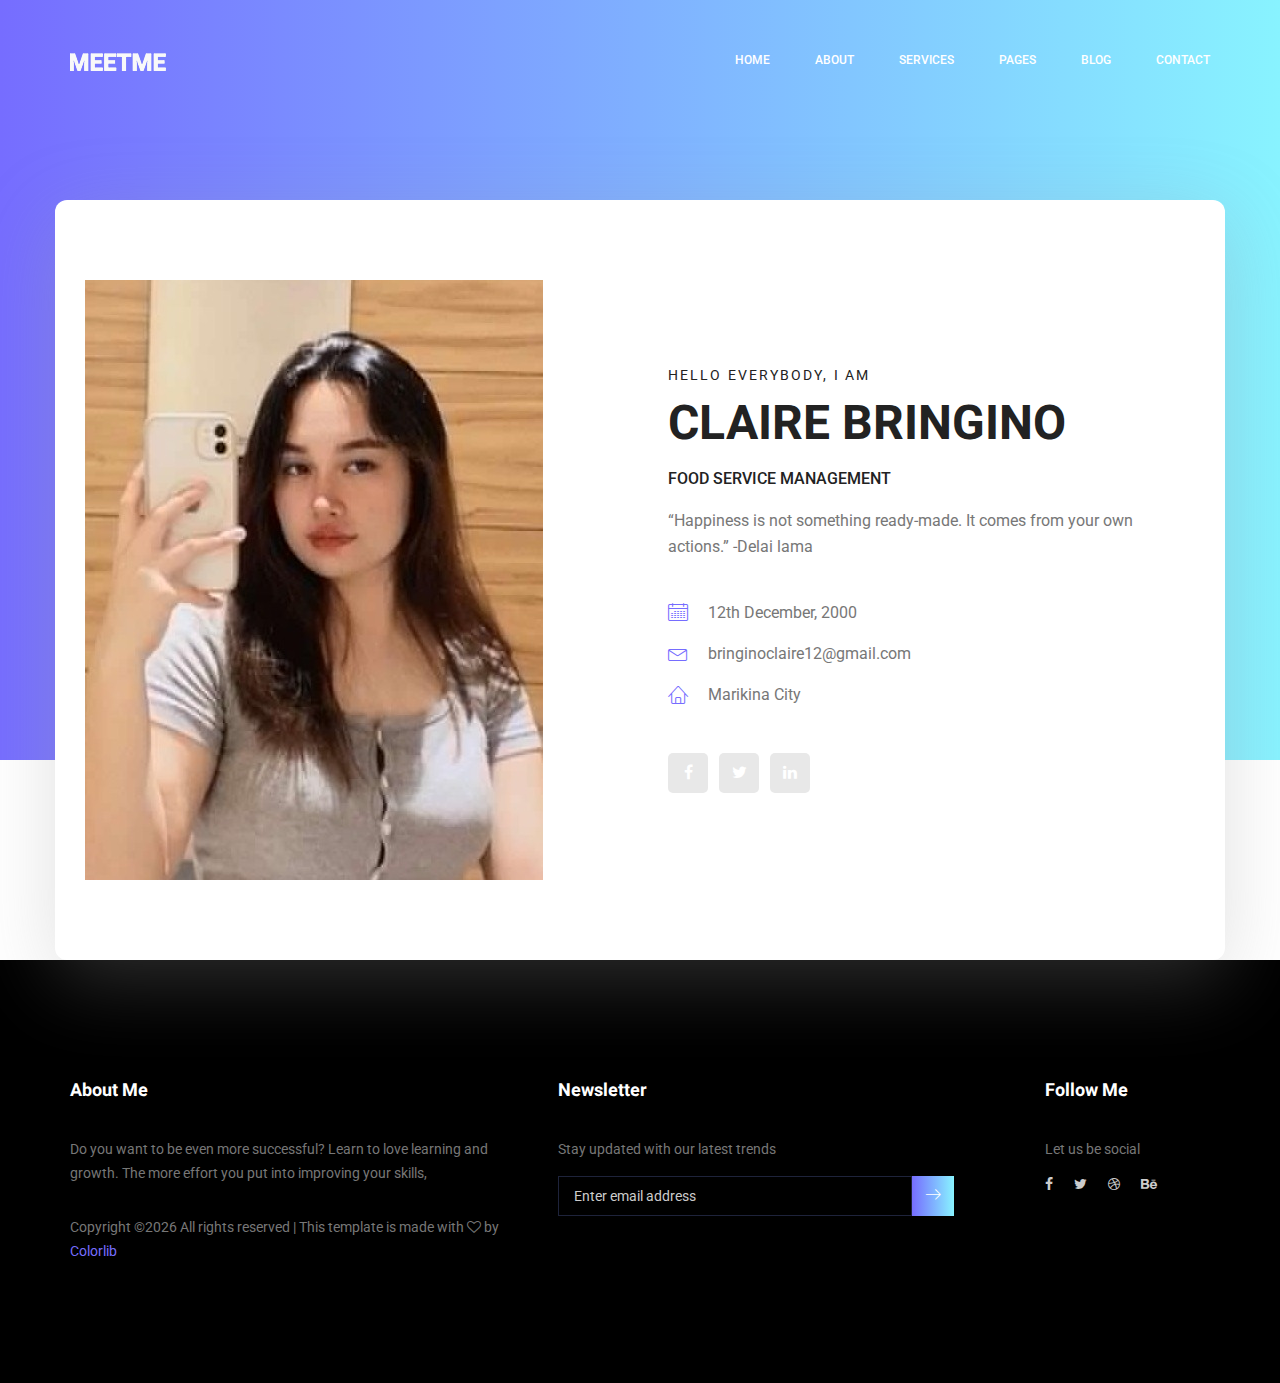
==== commit 92990d7e: "Home page" ====
--- a/index.html
+++ b/index.html
@@ -99,370 +99,6 @@
         </section>
         <!--================End Home Banner Area =================-->
         
-        <!--================Welcome Area =================-->
-        <section class="welcome_area p_120">
-        	<div class="container">
-        		<div class="row welcome_inner">
-        			<div class="col-lg-6">
-        				<div class="welcome_text">
-        					<h4>About Myself</h4>
-        					<p>inappropriate behavior is often laughed off as “boys will be boys,” women face higher conduct standards especially in the workplace. That’s why it’s crucial that, as women, our behavior on the job is beyond reproach. inappropriate behavior is often laughed.</p>
-        					<div class="row">
-        						<div class="col-md-4">
-        							<div class="wel_item">
-        								<i class="lnr lnr-database"></i>
-        								<h4>$2.5M</h4>
-        								<p>Total Donation</p>
-        							</div>
-        						</div>
-        						<div class="col-md-4">
-        							<div class="wel_item">
-        								<i class="lnr lnr-book"></i>
-        								<h4>1465</h4>
-        								<p>Total Projects</p>
-        							</div>
-        						</div>
-        						<div class="col-md-4">
-        							<div class="wel_item">
-        								<i class="lnr lnr-users"></i>
-        								<h4>3965</h4>
-        								<p>Total Volunteers</p>
-        							</div>
-        						</div>
-        					</div>
-        				</div>
-        			</div>
-        			<div class="col-lg-6">
-        				<div class="tools_expert">
-        					<div class="skill_main">
-								<div class="skill_item">
-									<h4>After Effects <span class="counter">85</span>%</h4>
-									<div class="progress_br">
-										<div class="progress">
-											<div class="progress-bar" role="progressbar" aria-valuenow="85" aria-valuemin="0" aria-valuemax="100"></div>
-										</div>
-									</div>
-								</div>
-								<div class="skill_item">
-									<h4>Photoshop <span class="counter">90</span>%</h4>
-									<div class="progress_br">
-										<div class="progress">
-											<div class="progress-bar" role="progressbar" aria-valuenow="90" aria-valuemin="0" aria-valuemax="100"></div>
-										</div>
-									</div>
-								</div>
-								<div class="skill_item">
-									<h4>Illustrator <span class="counter">70</span>%</h4>
-									<div class="progress_br">
-										<div class="progress">
-											<div class="progress-bar" role="progressbar" aria-valuenow="70" aria-valuemin="0" aria-valuemax="100"></div>
-										</div>
-									</div>
-								</div>
-								<div class="skill_item">
-									<h4>Sublime <span class="counter">95</span>%</h4>
-									<div class="progress_br">
-										<div class="progress">
-											<div class="progress-bar" role="progressbar" aria-valuenow="95" aria-valuemin="0" aria-valuemax="100"></div>
-										</div>
-									</div>
-								</div>
-								<div class="skill_item">
-									<h4>Sketch <span class="counter">75</span>%</h4>
-									<div class="progress_br">
-										<div class="progress">
-											<div class="progress-bar" role="progressbar" aria-valuenow="75" aria-valuemin="0" aria-valuemax="100"></div>
-										</div>
-									</div>
-								</div>
-							</div>
-        				</div>
-        			</div>
-        		</div>
-        	</div>
-        </section>
-        <!--================End Welcome Area =================-->
-        
-        <!--================My Tabs Area =================-->
-        <section class="mytabs_area p_120">
-        	<div class="container">
-        		<div class="tabs_inner">
-					<ul class="nav nav-tabs" id="myTab" role="tablist">
-						<li class="nav-item">
-							<a class="nav-link active" id="home-tab" data-toggle="tab" href="#home" role="tab" aria-controls="home" aria-selected="true">My Experiences</a>
-						</li>
-						<li class="nav-item">
-							<a class="nav-link" id="profile-tab" data-toggle="tab" href="#profile" role="tab" aria-controls="profile" aria-selected="false">My Education</a>
-						</li>
-					</ul>
-					<div class="tab-content" id="myTabContent">
-						<div class="tab-pane fade show active" id="home" role="tabpanel" aria-labelledby="home-tab">
-							<ul class="list">
-								<li>
-									<span></span>
-									<div class="media">
-										<div class="d-flex">
-											<p>March 2017 to present</p>
-										</div>
-										<div class="media-body">
-											<h4>Colorlib</h4>
-											<p>Senior Web Developer <br />Santa monica, Los angeles</p>
-										</div>
-									</div>
-								</li>
-								<li>
-									<span></span>
-									<div class="media">
-										<div class="d-flex">
-											<p>March 2017 to present</p>
-										</div>
-										<div class="media-body">
-											<h4>Colorlib</h4>
-											<p>Senior Web Developer <br />Santa monica, Los angeles</p>
-										</div>
-									</div>
-								</li>
-								<li>
-								<span></span>
-									<div class="media">
-										<div class="d-flex">
-											<p>March 2017 to present</p>
-										</div>
-										<div class="media-body">
-											<h4>Colorlib</h4>
-											<p>Senior Web Developer <br />Santa monica, Los angeles</p>
-										</div>
-									</div>
-								</li>
-							</ul>
-						</div>
-						<div class="tab-pane fade" id="profile" role="tabpanel" aria-labelledby="profile-tab">
-							<ul class="list">
-								<li>
-									<span></span>
-									<div class="media">
-										<div class="d-flex">
-											<p>March 2017 to present</p>
-										</div>
-										<div class="media-body">
-											<h4>Colorlib</h4>
-											<p>Senior Web Developer <br />Santa monica, Los angeles</p>
-										</div>
-									</div>
-								</li>
-								<li>
-									<span></span>
-									<div class="media">
-										<div class="d-flex">
-											<p>March 2017 to present</p>
-										</div>
-										<div class="media-body">
-											<h4>Colorlib</h4>
-											<p>Senior Web Developer <br />Santa monica, Los angeles</p>
-										</div>
-									</div>
-								</li>
-								<li>
-								<span></span>
-									<div class="media">
-										<div class="d-flex">
-											<p>March 2017 to present</p>
-										</div>
-										<div class="media-body">
-											<h4>Colorlib</h4>
-											<p>Senior Web Developer <br />Santa monica, Los angeles</p>
-										</div>
-									</div>
-								</li>
-							</ul>
-						</div>
-					</div>
-        		</div>
-        	</div>
-        </section>
-        <!--================End My Tabs Area =================-->
-        
-        <!--================Feature Area =================-->
-        <section class="feature_area p_120">
-        	<div class="container">
-        		<div class="main_title">
-        			<h2>offerings to my clients</h2>
-        			<p>If you are looking at blank cassettes on the web, you may be very confused at the difference in price. You may see some for as low as $.17 each.</p>
-        		</div>
-        		<div class="feature_inner row">
-        			<div class="col-lg-4 col-md-6">
-        				<div class="feature_item">
-        					<i class="flaticon-city"></i>
-        					<h4>Architecture</h4>
-        					<p>If you are looking at blank cassettes on the web, you may be very confused at the difference in price. You may see some for as low as $17 each.</p>
-        				</div>
-        			</div>
-        			<div class="col-lg-4 col-md-6">
-        				<div class="feature_item">
-        					<i class="flaticon-skyline"></i>
-        					<h4>Interior Design</h4>
-        					<p>If you are looking at blank cassettes on the web, you may be very confused at the difference in price. You may see some for as low as $17 each.</p>
-        				</div>
-        			</div>
-        			<div class="col-lg-4 col-md-6">
-        				<div class="feature_item">
-        					<i class="flaticon-sketch"></i>
-        					<h4>Concept Design</h4>
-        					<p>If you are looking at blank cassettes on the web, you may be very confused at the difference in price. You may see some for as low as $17 each.</p>
-        				</div>
-        			</div>
-        		</div>
-        	</div>
-        </section>
-        <!--================End Feature Area =================-->
-        
-        <!--================Home Gallery Area =================-->
-        <section class="home_gallery_area p_120">
-        	<div class="container">
-        		<div class="main_title">
-        			<h2>Our Latest Featured Projects</h2>
-        			<p>Who are in extremely love with eco friendly system.</p>
-        		</div>
-        		<div class="isotope_fillter">
-        			<ul class="gallery_filter list">
-						<li class="active" data-filter="*"><a href="#">All</a></li>
-						<li data-filter=".brand"><a href="#">Vector</a></li>
-						<li data-filter=".manipul"><a href="#">Raster</a></li>
-						<li data-filter=".creative"><a href="#">UI/UX</a></li>
-						<li data-filter=".design"><a href="#">Printing</a></li>
-					</ul>
-        		</div>
-        	</div>
-        	<div class="container">
-        		<div class="gallery_f_inner row imageGallery1">
-        			<div class="col-lg-4 col-md-4 col-sm-6 brand manipul design print">
-        				<div class="h_gallery_item">
-        					<div class="g_img_item">
-        						<img class="img-fluid" src="img/gallery/project-1.jpg" alt="">
-        						<a class="light" href="img/gallery/project-1.jpg"><img src="img/gallery/icon.png" alt=""></a>
-        					</div>
-        					<div class="g_item_text">
-        						<h4>3D Helmet Design</h4>
-        						<p>Client Project</p>
-        					</div>
-        				</div>
-        			</div>
-        			<div class="col-lg-4 col-md-4 col-sm-6 brand manipul creative">
-        				<div class="h_gallery_item">
-        					<div class="g_img_item">
-        						<img class="img-fluid" src="img/gallery/project-2.jpg" alt="">
-        						<a class="light" href="img/gallery/project-2.jpg"><img src="img/gallery/icon.png" alt=""></a>
-        					</div>
-        					<div class="g_item_text">
-        						<h4>2D Vinyl Design</h4>
-        						<p>Client Project</p>
-        					</div>
-        				</div>
-        			</div>
-        			<div class="col-lg-4 col-md-4 col-sm-6 manipul creative design print">
-        				<div class="h_gallery_item">
-        					<div class="g_img_item">
-        						<img class="img-fluid" src="img/gallery/project-3.jpg" alt="">
-        						<a class="light" href="img/gallery/project-3.jpg"><img src="img/gallery/icon.png" alt=""></a>
-        					</div>
-        					<div class="g_item_text">
-        						<h4>Creative Poster Design</h4>
-        						<p>Client Project</p>
-        					</div>
-        				</div>
-        			</div>
-        			<div class="col-lg-4 col-md-4 col-sm-6 brand creative print">
-        				<div class="h_gallery_item">
-        					<div class="g_img_item">
-        						<img class="img-fluid" src="img/gallery/project-4.jpg" alt="">
-        						<a class="light" href="img/gallery/project-4.jpg"><img src="img/gallery/icon.png" alt=""></a>
-        					</div>
-        					<div class="g_item_text">
-        						<h4>Embosed Logo Design</h4>
-        						<p>Client Project</p>
-        					</div>
-        				</div>
-        			</div>
-        			<div class="col-lg-4 col-md-4 col-sm-6 brand manipul design">
-        				<div class="h_gallery_item">
-        					<div class="g_img_item">
-        						<img class="img-fluid" src="img/gallery/project-5.jpg" alt="">
-        						<a class="light" href="img/gallery/project-5.jpg"><img src="img/gallery/icon.png" alt=""></a>
-        					</div>
-        					<div class="g_item_text">
-        						<h4>3D Disposable Bottle</h4>
-        						<p>Client Project</p>
-        					</div>
-        				</div>
-        			</div>
-        			<div class="col-lg-4 col-md-4 col-sm-6 brand creative">
-        				<div class="h_gallery_item">
-        					<div class="g_img_item">
-        						<img class="img-fluid" src="img/gallery/project-6.jpg" alt="">
-        						<a class="light" href="img/gallery/project-6.jpg"><img src="img/gallery/icon.png" alt=""></a>
-        					</div>
-        					<div class="g_item_text">
-        						<h4>3D Logo Design</h4>
-        						<p>Client Project</p>
-        					</div>
-        				</div>
-        			</div>
-        		</div>
-        		<div class="more_btn">
-        			<a class="main_btn" href="#">Load More Items</a>
-        		</div>
-        	</div>
-        </section>
-        <!--================End Home Gallery Area =================-->
-        
-        <!--================Testimonials Area =================-->
-        <section class="testimonials_area p_120">
-        	<div class="container">
-        		<div class="main_title">
-        			<h2>Testimonials</h2>
-        			<p>If you are looking at blank cassettes on the web, you may be very confused at the difference in price. You may see some for as low as $.17 each.</p>
-        		</div>
-        		<div class="testi_inner">
-					<div class="testi_slider owl-carousel">
-						<div class="item">
-							<div class="testi_item">
-								<p>As conscious traveling Paup ers we must always be oncerned about our dear Mother Earth. If you think about it, you travel across her face</p>
-								<h4>Fanny Spencer</h4>
-								<a href="#"><i class="fa fa-star"></i></a>
-								<a href="#"><i class="fa fa-star"></i></a>
-								<a href="#"><i class="fa fa-star"></i></a>
-								<a href="#"><i class="fa fa-star"></i></a>
-								<a href="#"><i class="fa fa-star-half-o"></i></a>
-							</div>
-						</div>
-						<div class="item">
-							<div class="testi_item">
-								<p>As conscious traveling Paup ers we must always be oncerned about our dear Mother Earth. If you think about it, you travel across her face</p>
-								<h4>Fanny Spencer</h4>
-								<a href="#"><i class="fa fa-star"></i></a>
-								<a href="#"><i class="fa fa-star"></i></a>
-								<a href="#"><i class="fa fa-star"></i></a>
-								<a href="#"><i class="fa fa-star"></i></a>
-								<a href="#"><i class="fa fa-star-half-o"></i></a>
-							</div>
-						</div>
-						<div class="item">
-							<div class="testi_item">
-								<p>As conscious traveling Paup ers we must always be oncerned about our dear Mother Earth. If you think about it, you travel across her face</p>
-								<h4>Fanny Spencer</h4>
-								<a href="#"><i class="fa fa-star"></i></a>
-								<a href="#"><i class="fa fa-star"></i></a>
-								<a href="#"><i class="fa fa-star"></i></a>
-								<a href="#"><i class="fa fa-star"></i></a>
-								<a href="#"><i class="fa fa-star-half-o"></i></a>
-							</div>
-						</div>
-					</div>
-        		</div>
-        	</div>
-        </section>
-        <!--================End Testimonials Area =================-->
-        
         <!--================Footer Area =================-->
         <footer class="footer_area p_120">
         	<div class="container">
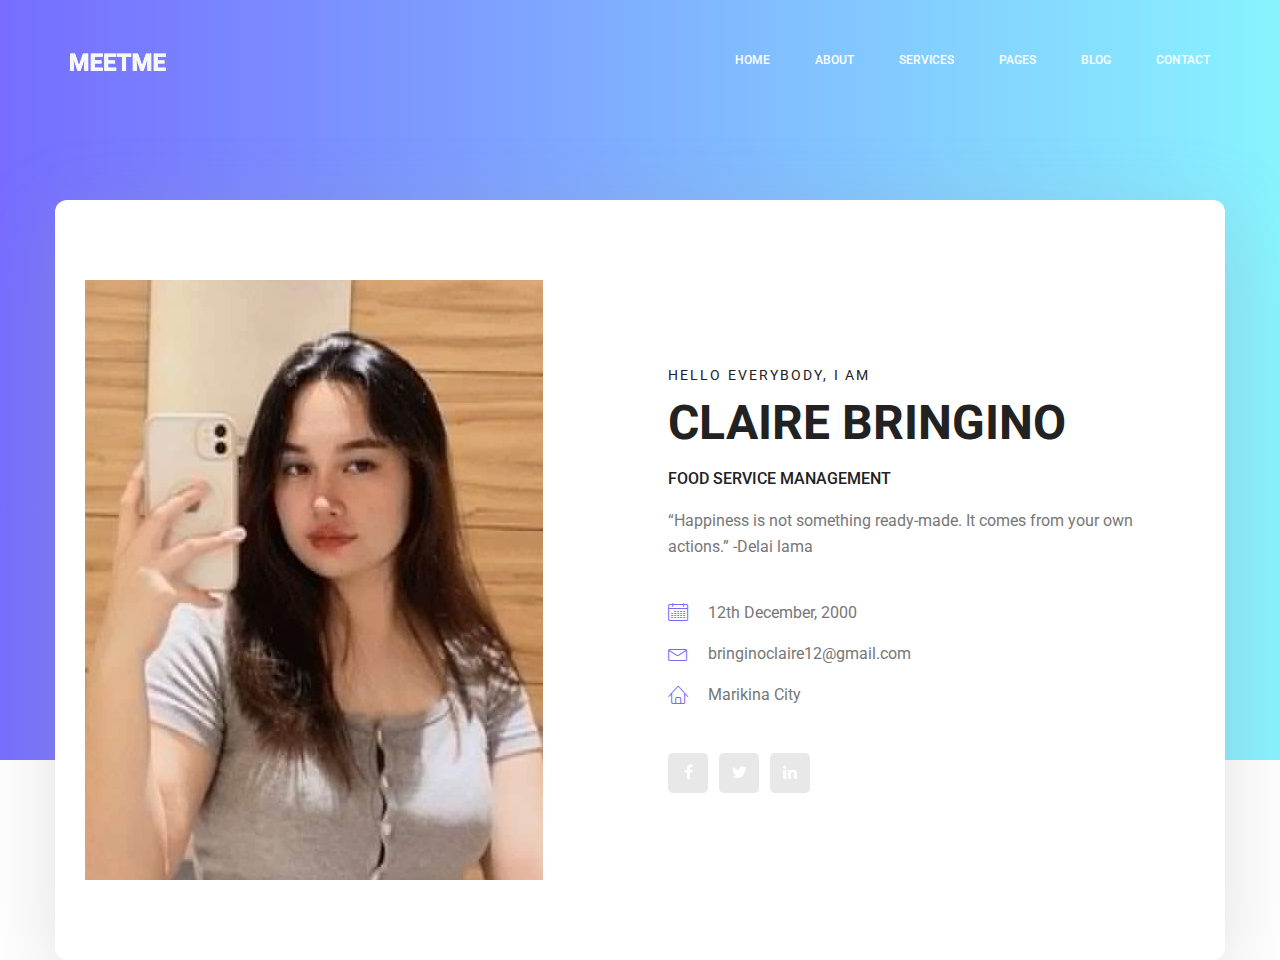
==== commit f977f942: "Remove footer" ====
--- a/index.html
+++ b/index.html
@@ -99,61 +99,6 @@
         </section>
         <!--================End Home Banner Area =================-->
         
-        <!--================Footer Area =================-->
-        <footer class="footer_area p_120">
-        	<div class="container">
-        		<div class="row footer_inner">
-        			<div class="col-lg-5 col-sm-6">
-        				<aside class="f_widget ab_widget">
-        					<div class="f_title">
-        						<h3>About Me</h3>
-        					</div>
-        					<p>Do you want to be even more successful? Learn to love learning and growth. The more effort you put into improving your skills,</p>
-        					<p><!-- Link back to Colorlib can't be removed. Template is licensed under CC BY 3.0. -->
-Copyright &copy;<script>document.write(new Date().getFullYear());</script> All rights reserved | This template is made with <i class="fa fa-heart-o" aria-hidden="true"></i> by <a href="https://colorlib.com" target="_blank">Colorlib</a>
-<!-- Link back to Colorlib can't be removed. Template is licensed under CC BY 3.0. --></p>
-        				</aside>
-        			</div>
-        			<div class="col-lg-5 col-sm-6">
-        				<aside class="f_widget news_widget">
-        					<div class="f_title">
-        						<h3>Newsletter</h3>
-        					</div>
-        					<p>Stay updated with our latest trends</p>
-        					<div id="mc_embed_signup">
-                                <form target="_blank" action="https://spondonit.us12.list-manage.com/subscribe/post?u=1462626880ade1ac87bd9c93a&amp;id=92a4423d01" method="get" class="subscribe_form relative">
-                                	<div class="input-group d-flex flex-row">
-                                        <input name="EMAIL" placeholder="Enter email address" onfocus="this.placeholder = ''" onblur="this.placeholder = 'Email Address '" required="" type="email">
-                                        <button class="btn sub-btn"><span class="lnr lnr-arrow-right"></span></button>		
-                                    </div>				
-                                    <div class="mt-10 info"></div>
-                                </form>
-                            </div>
-        				</aside>
-        			</div>
-        			<div class="col-lg-2">
-        				<aside class="f_widget social_widget">
-        					<div class="f_title">
-        						<h3>Follow Me</h3>
-        					</div>
-        					<p>Let us be social</p>
-        					<ul class="list">
-        						<li><a href="#"><i class="fa fa-facebook"></i></a></li>
-        						<li><a href="#"><i class="fa fa-twitter"></i></a></li>
-        						<li><a href="#"><i class="fa fa-dribbble"></i></a></li>
-        						<li><a href="#"><i class="fa fa-behance"></i></a></li>
-        					</ul>
-        				</aside>
-        			</div>
-        		</div>
-        	</div>
-        </footer>
-        <!--================End Footer Area =================-->
-        
-        
-        
-        
-        
         
         <!-- Optional JavaScript -->
         <!-- jQuery first, then Popper.js, then Bootstrap JS -->
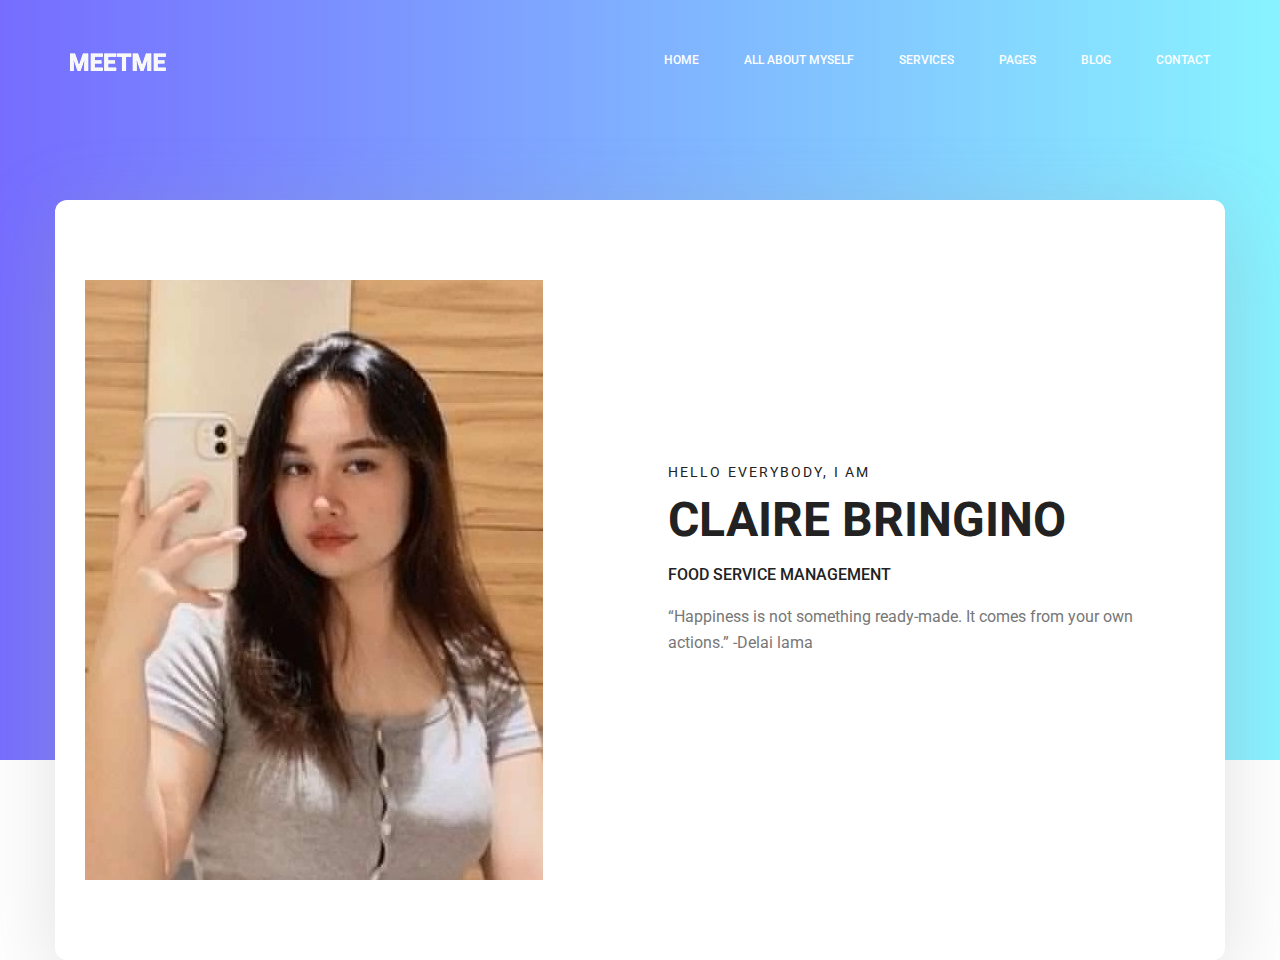
==== commit 2ec4ae74: "all about myself page" ====
--- a/index.html
+++ b/index.html
@@ -38,7 +38,7 @@
 						<div class="collapse navbar-collapse offset" id="navbarSupportedContent">
 							<ul class="nav navbar-nav menu_nav ml-auto">
 								<li class="nav-item active"><a class="nav-link" href="index.html">Home</a></li> 
-								<li class="nav-item"><a class="nav-link" href="about-us.html">About</a></li> 
+								<li class="nav-item"><a class="nav-link" href="all-about-myself.html">All About Myself</a></li> 
 								<li class="nav-item"><a class="nav-link" href="services.html">Services</a></li> 
 								<li class="nav-item submenu dropdown">
 									<a href="#" class="nav-link dropdown-toggle" data-toggle="dropdown" role="button" aria-haspopup="true" aria-expanded="false">Pages</a>
@@ -80,16 +80,6 @@
 									<p>
 										“Happiness is not something ready-made. It comes from your own actions.” -Delai lama
 									</p>
-									<ul class="list basic_info">
-										<li><a href="#"><i class="lnr lnr-calendar-full"></i> 12th December, 2000</a></li>
-										<li><a href="#"><i class="lnr lnr-envelope"></i>bringinoclaire12@gmail.com</a></li>
-										<li><a href="#"><i class="lnr lnr-home"></i> Marikina City</a></li>
-									</ul>
-									<ul class="list personal_social">
-										<li><a href="https://www.facebook.com/claire.nierves.3"><i class="fa fa-facebook"></i></a></li>
-										<li><a href="#"><i class="fa fa-twitter"></i></a></li>
-										<li><a href="#"><i class="fa fa-linkedin"></i></a></li>
-									</ul>
 								</div>
 							</div>
 						</div>
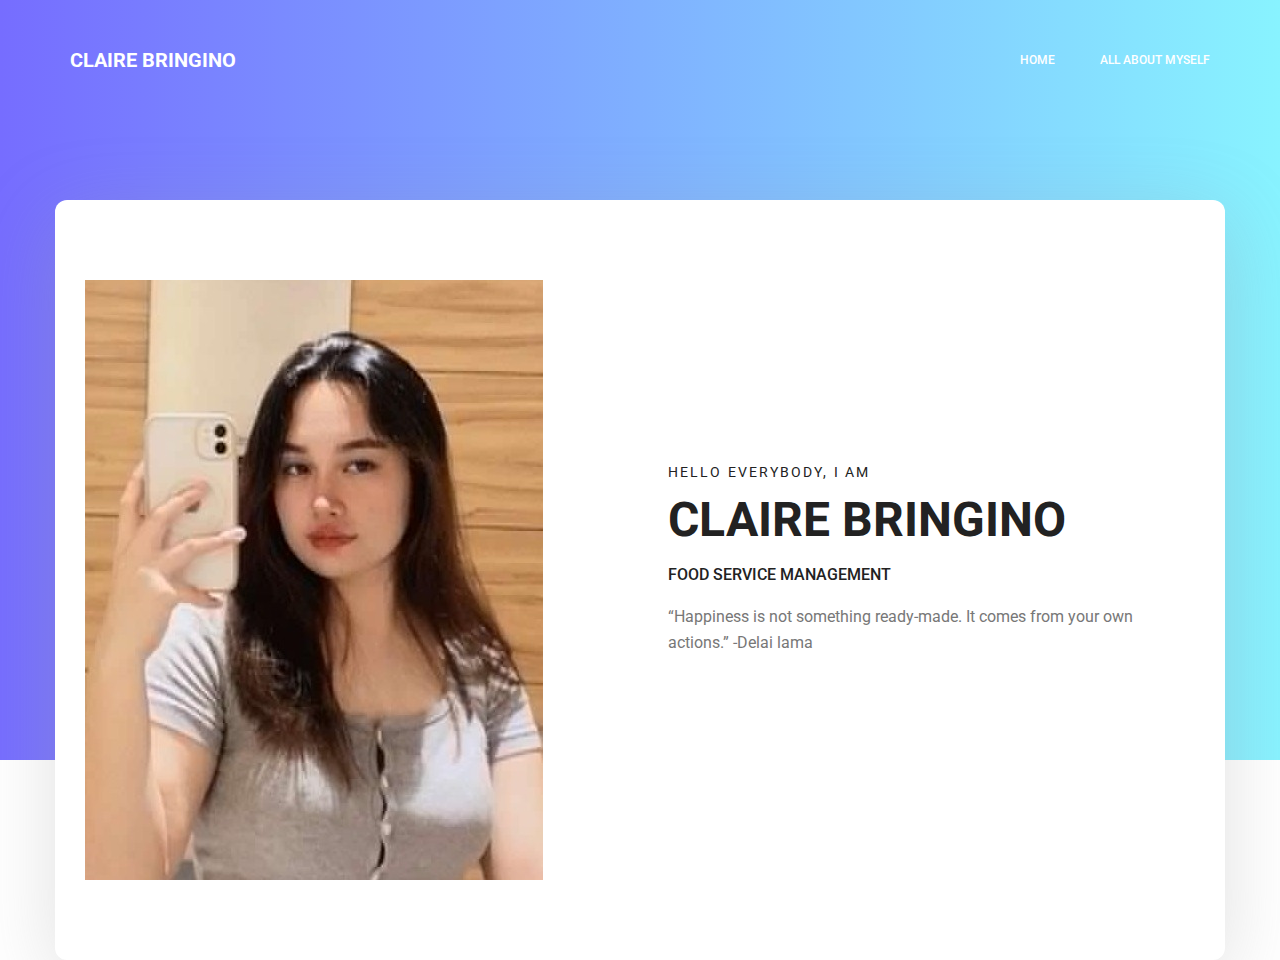
==== commit c9165ff3: "update" ====
--- a/index.html
+++ b/index.html
@@ -28,7 +28,7 @@
             	<nav class="navbar navbar-expand-lg navbar-light">
 					<div class="container box_1620">
 						<!-- Brand and toggle get grouped for better mobile display -->
-						<a class="navbar-brand logo_h" href="index.html"><img src="img/logo.png" alt=""></a>
+						<a class="navbar-brand logo_h" href="index.html">CLAIRE BRINGINO</a>
 						<button class="navbar-toggler" type="button" data-toggle="collapse" data-target="#navbarSupportedContent" aria-controls="navbarSupportedContent" aria-expanded="false" aria-label="Toggle navigation">
 							<span class="icon-bar"></span>
 							<span class="icon-bar"></span>
@@ -39,22 +39,6 @@
 							<ul class="nav navbar-nav menu_nav ml-auto">
 								<li class="nav-item active"><a class="nav-link" href="index.html">Home</a></li> 
 								<li class="nav-item"><a class="nav-link" href="all-about-myself.html">All About Myself</a></li> 
-								<li class="nav-item"><a class="nav-link" href="services.html">Services</a></li> 
-								<li class="nav-item submenu dropdown">
-									<a href="#" class="nav-link dropdown-toggle" data-toggle="dropdown" role="button" aria-haspopup="true" aria-expanded="false">Pages</a>
-									<ul class="dropdown-menu">
-										<li class="nav-item"><a class="nav-link" href="portfolio.html">Portfolio</a></li>
-										<li class="nav-item"><a class="nav-link" href="elements.html">Elements</a></li>
-									</ul>
-								</li> 
-								<li class="nav-item submenu dropdown">
-									<a href="#" class="nav-link dropdown-toggle" data-toggle="dropdown" role="button" aria-haspopup="true" aria-expanded="false">Blog</a>
-									<ul class="dropdown-menu">
-										<li class="nav-item"><a class="nav-link" href="blog.html">Blog</a></li>
-										<li class="nav-item"><a class="nav-link" href="single-blog.html">Blog Details</a></li>
-									</ul>
-								</li> 
-								<li class="nav-item"><a class="nav-link" href="contact.html">Contact</a></li>
 							</ul>
 						</div> 
 					</div>
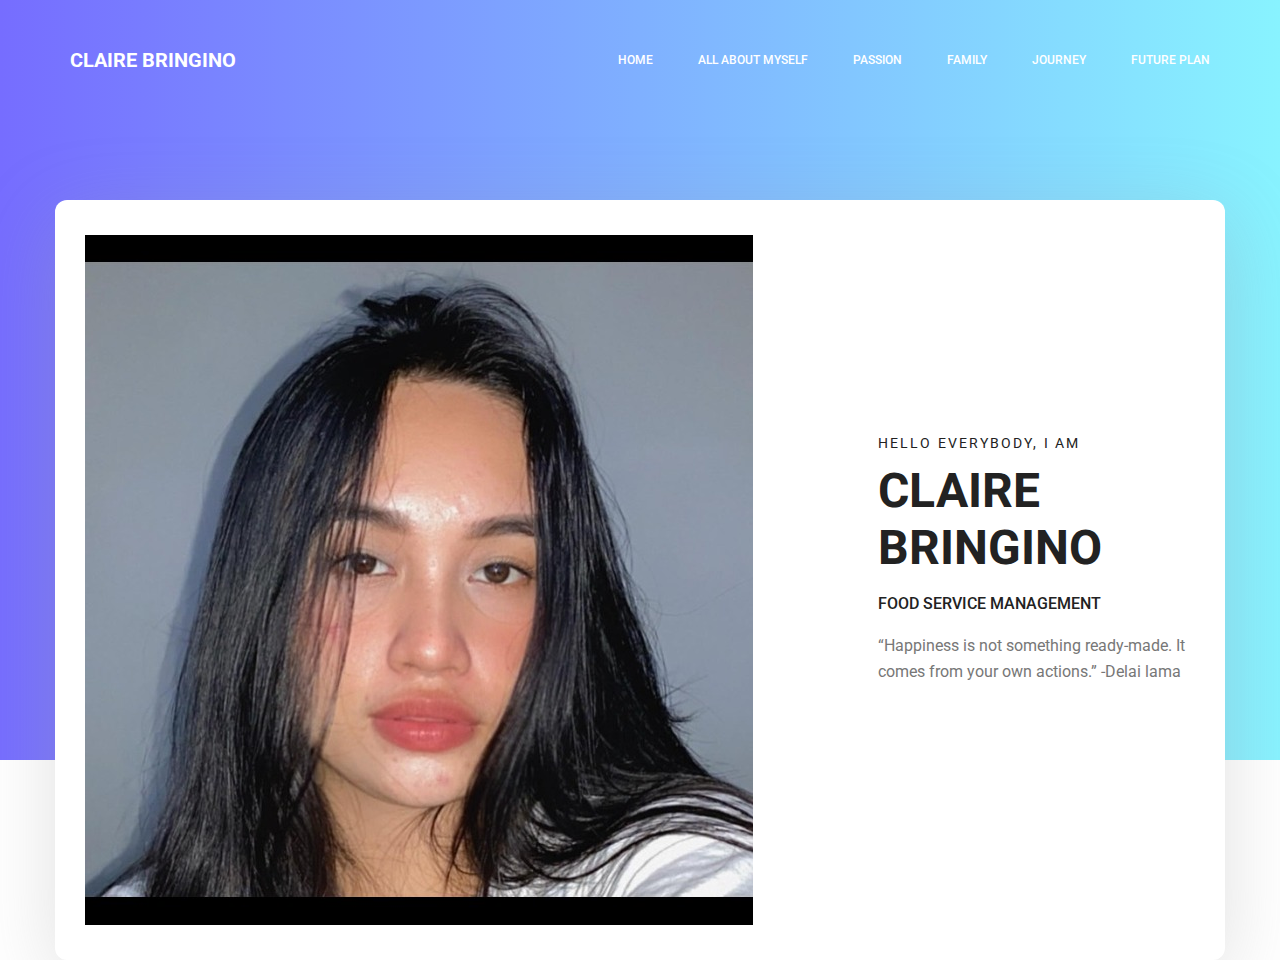
==== commit eddd4578: "Update front me image" ====
--- a/index.html
+++ b/index.html
@@ -39,6 +39,10 @@
 							<ul class="nav navbar-nav menu_nav ml-auto">
 								<li class="nav-item active"><a class="nav-link" href="index.html">Home</a></li> 
 								<li class="nav-item"><a class="nav-link" href="all-about-myself.html">All About Myself</a></li> 
+								<li class="nav-item"><a class="nav-link" href="passion.html">Passion</a></li> 
+								<li class="nav-item"><a class="nav-link" href="family.html">Family</a></li> 
+								<li class="nav-item"><a class="nav-link" href="journey.html">Journey</a></li> 
+								<li class="nav-item"><a class="nav-link" href="future-plan.html">Future Plan</a></li> 
 							</ul>
 						</div> 
 					</div>
@@ -54,7 +58,7 @@
 					<div class="banner_content">
 						<div class="media">
 							<div class="d-flex">
-								<img src="img/me2.jpg" alt="">
+								<img src="img/me1.jpg" alt="">
 							</div>
 							<div class="media-body">
 								<div class="personal_text">
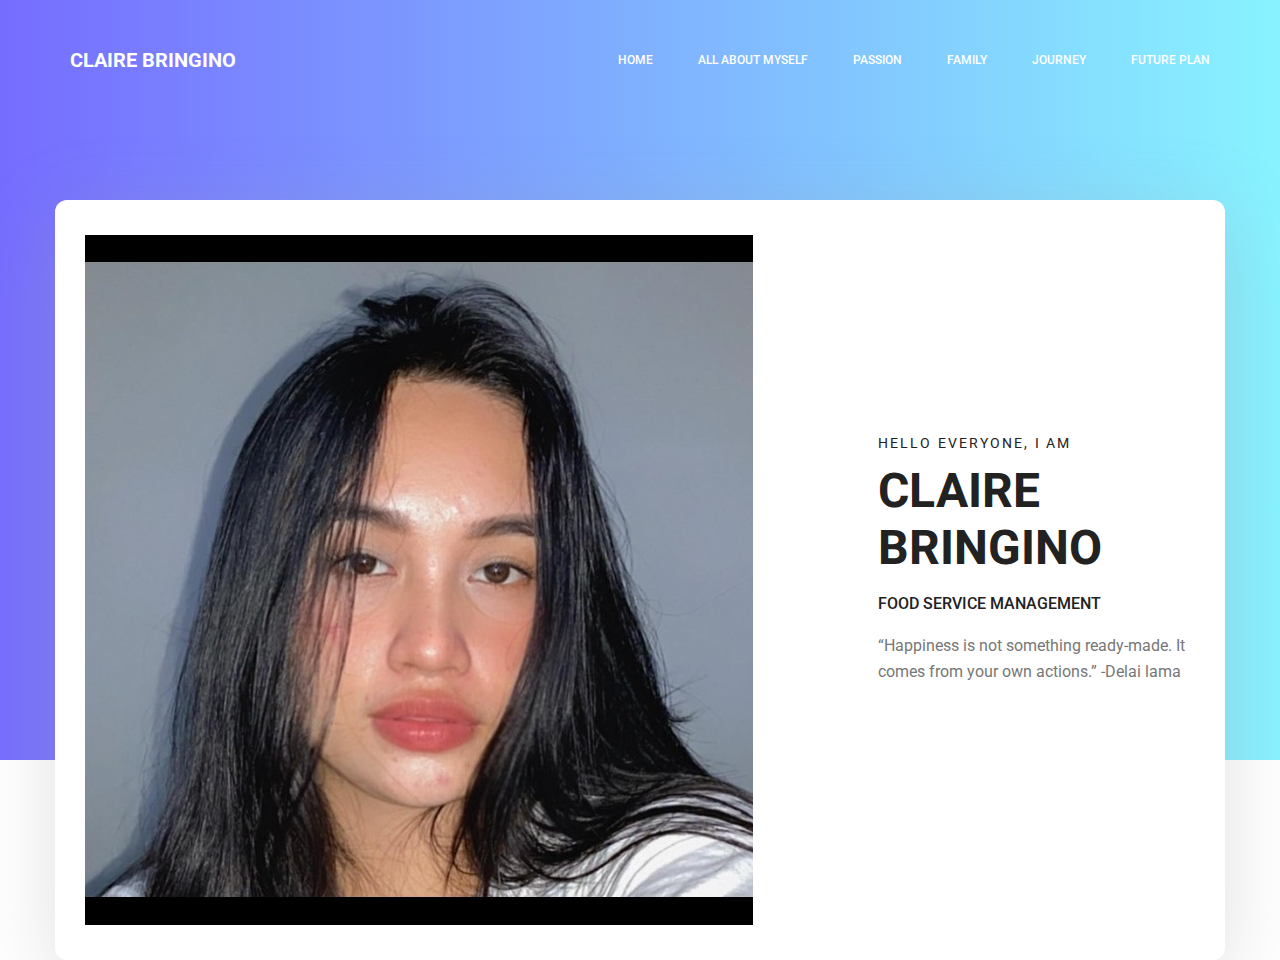
==== commit 624bd99b: "Update index.html" ====
--- a/index.html
+++ b/index.html
@@ -62,7 +62,7 @@
 							</div>
 							<div class="media-body">
 								<div class="personal_text">
-									<h6>Hello Everybody, i am</h6>
+									<h6>Hello Everyone, i am</h6>
 									<h3>Claire Bringino</h3>
 									<h4>Food Service Management</h4>
 									<p>
@@ -75,7 +75,7 @@
 				</div>
             </div>
         </section>
-        <!--================End Home Banner Area =================-->
+        <!--================End Home Banner Area test =================-->
         
         
         <!-- Optional JavaScript -->
@@ -96,4 +96,4 @@
         <script src="js/mail-script.js"></script>
         <script src="js/theme.js"></script>
     </body>
-</html>+</html>
